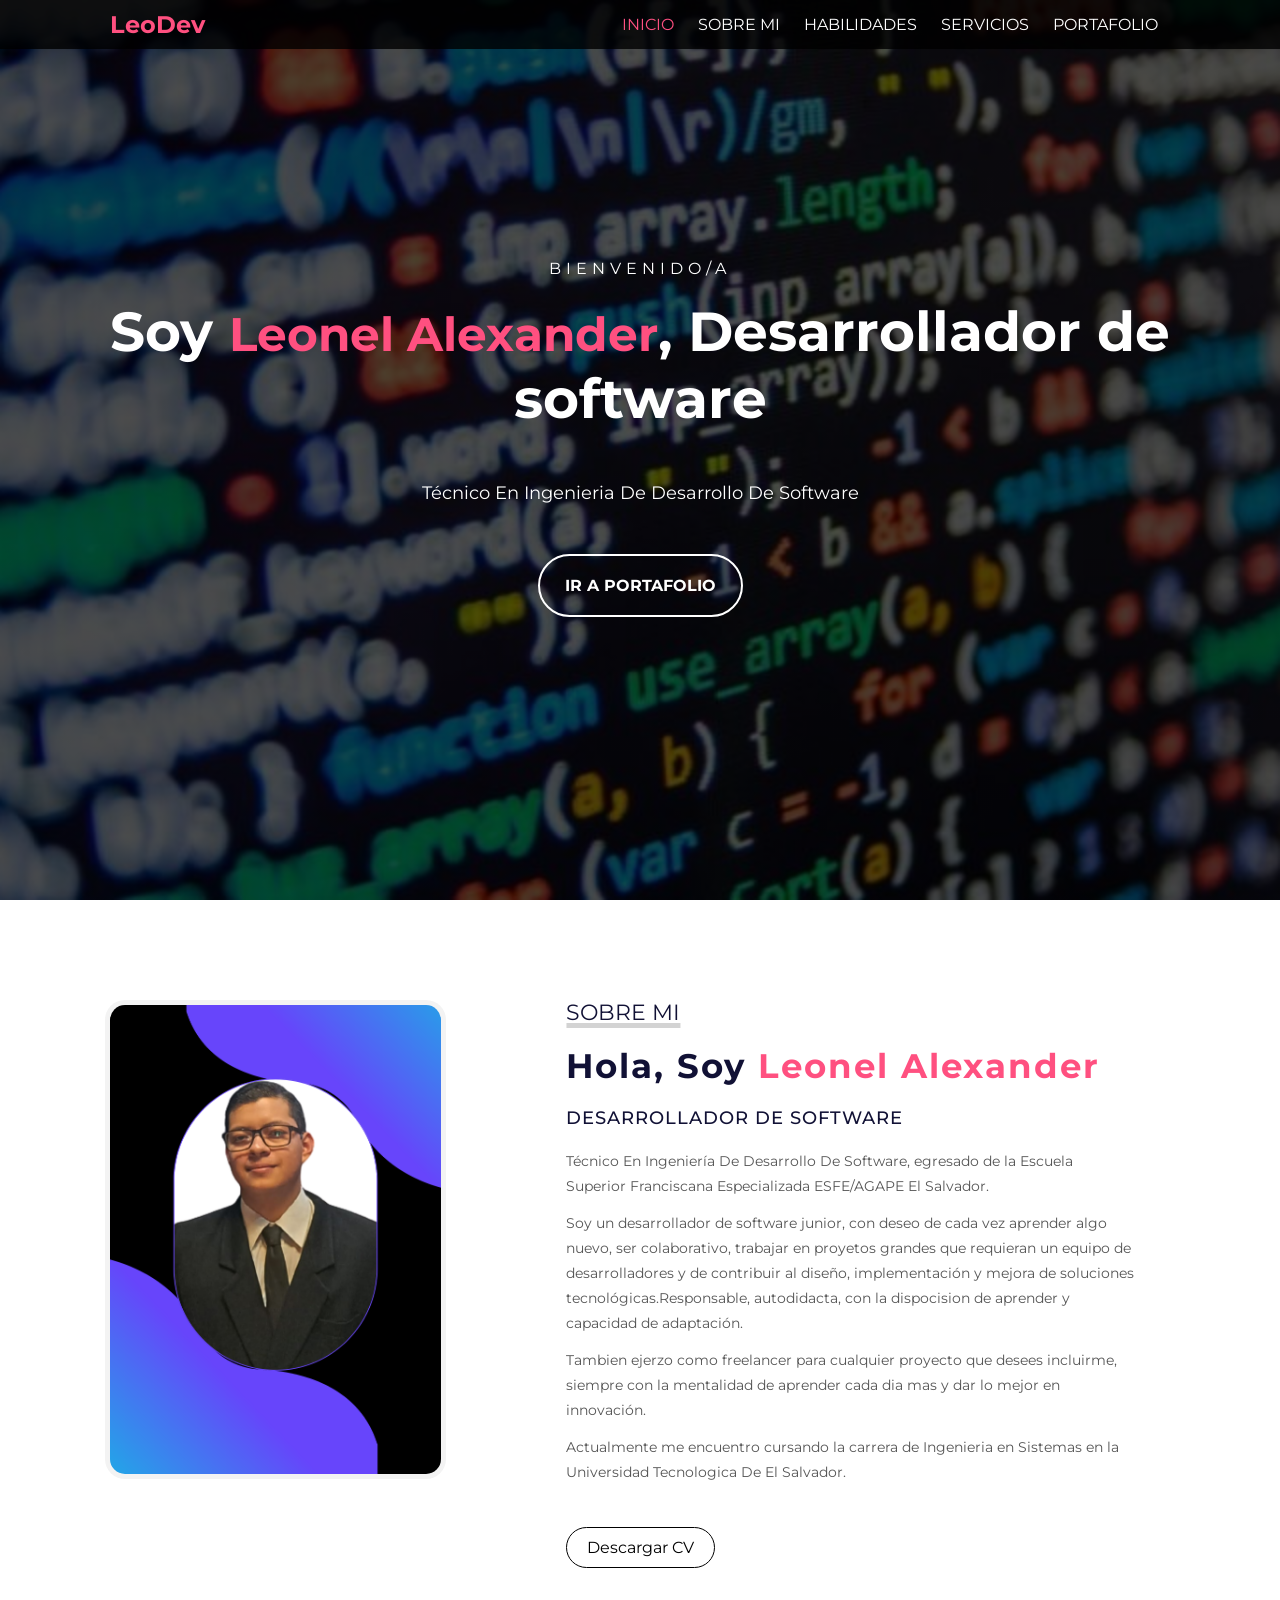
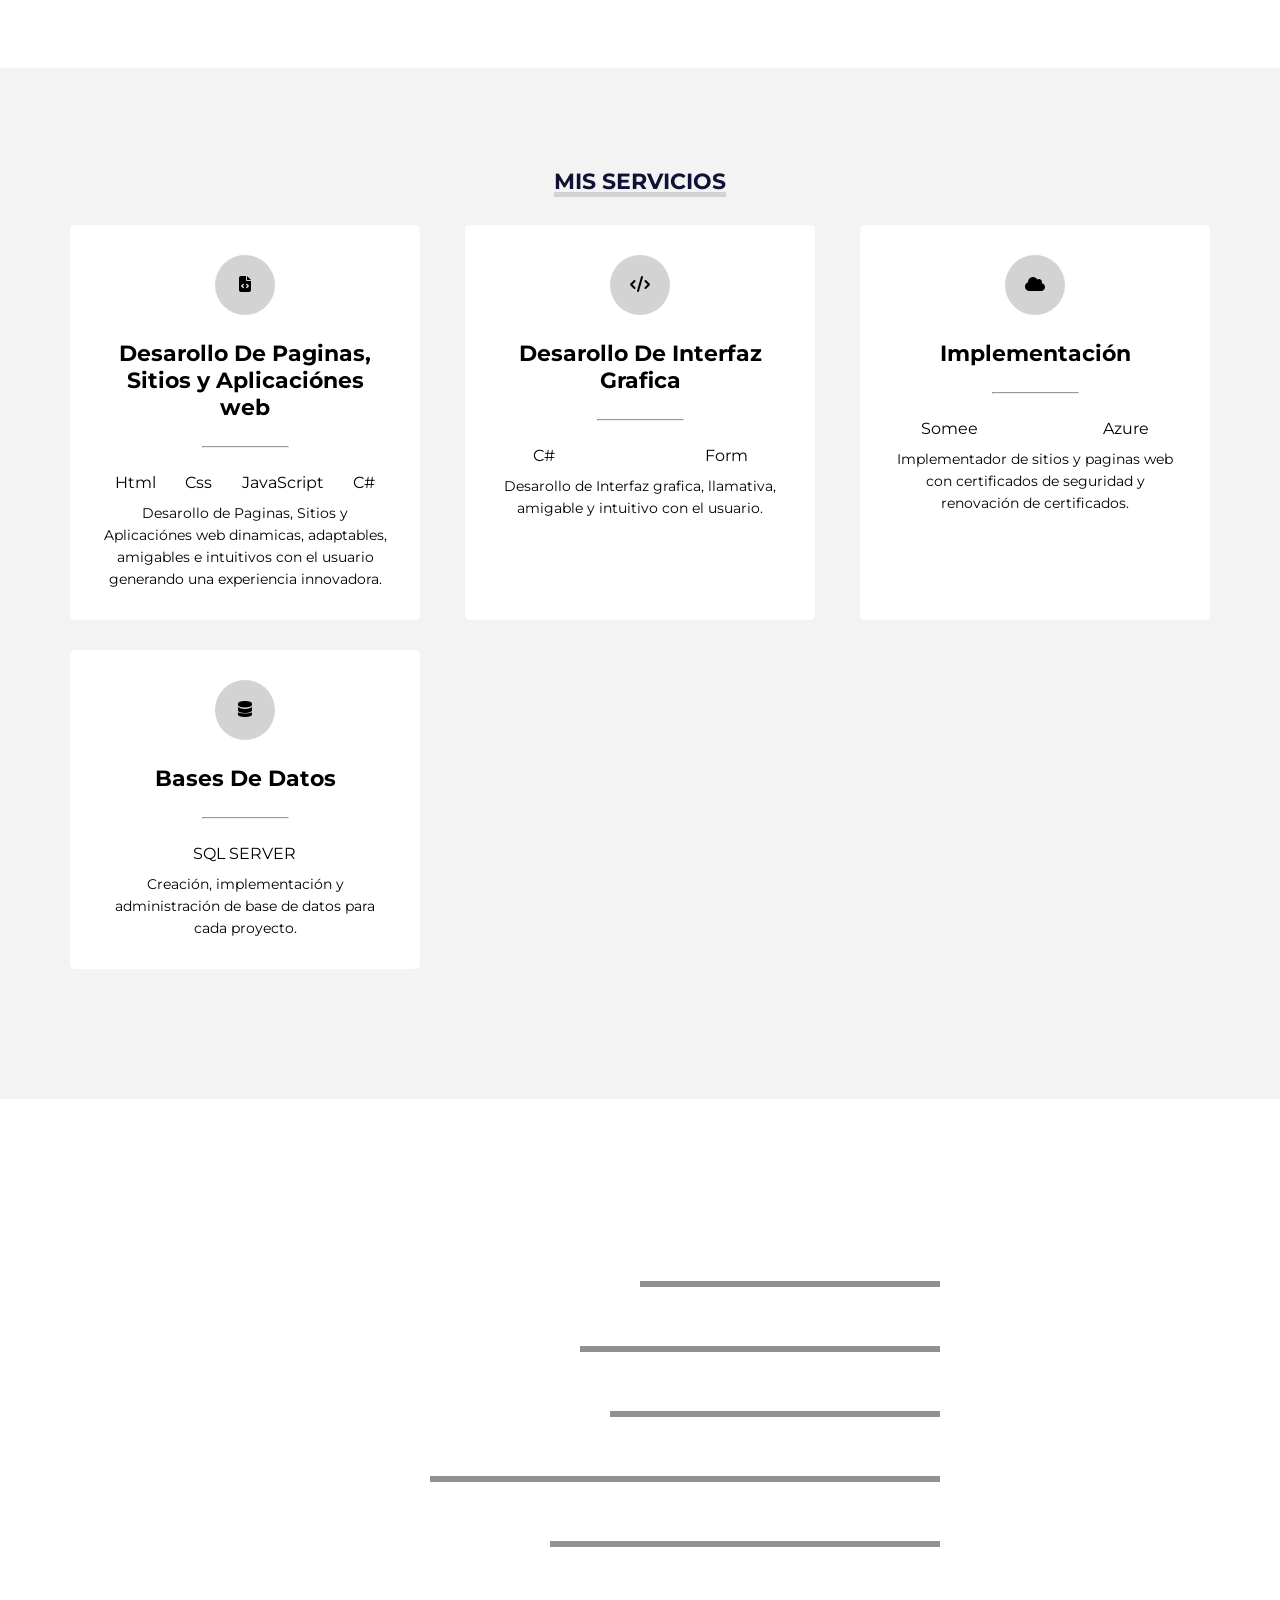
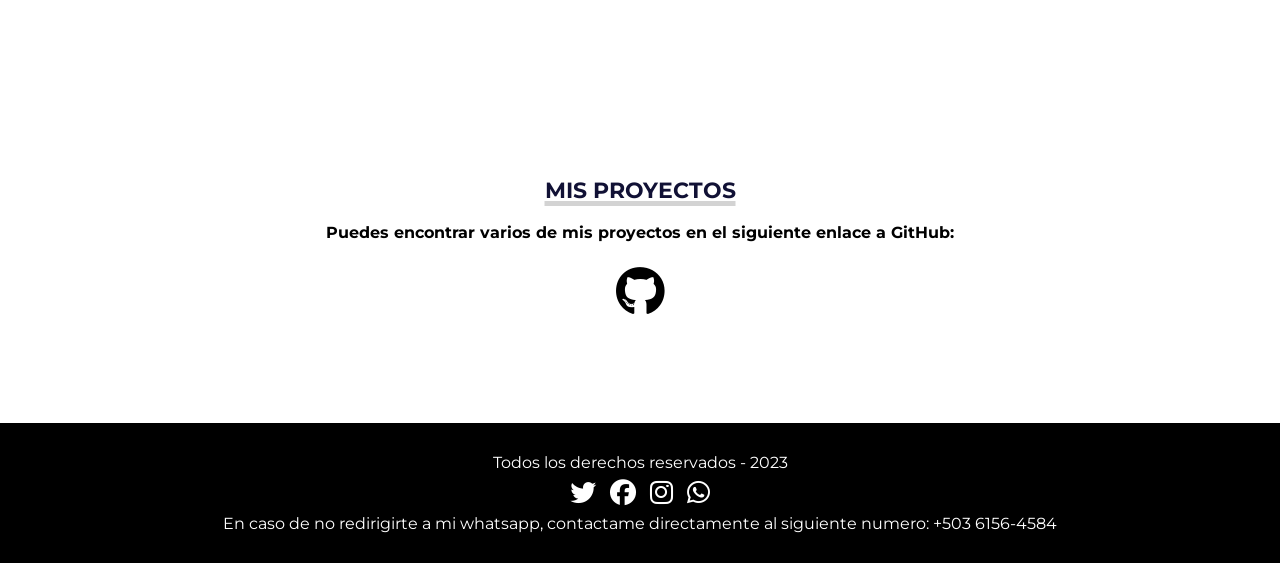
==== portafolio web/index.html @ 33d39ddf "Se añadio CV actualizado y modificación de texto de presentación" ====
<!DOCTYPE html>
<html lang="es">

<head>
    <meta charset="UTF-8">
    <meta http-equiv="X-UA-Compatible" content="IE=edge">
    <meta name="viewport" content="width=device-width, initial-scale=1.0 user-scalable=no">
    <link rel="stylesheet" href="https://cdnjs.cloudflare.com/ajax/libs/font-awesome/6.1.1/css/all.min.css" integrity="sha512-KfkfwYDsLkIlwQp6LFnl8zNdLGxu9YAA1QvwINks4PhcElQSvqcyVLLD9aMhXd13uQjoXtEKNosOWaZqXgel0g==" crossorigin="anonymous" referrerpolicy="no-referrer"
    />
    <link rel="stylesheet" href="estilo.css">
    <title>LeoDev</title>
</head>

<body>
    <!-- SECCION INICIO -->
    <section id="inicio">
        <div class="contenido">
            <header>
                <div class="contenido-header">
                    <h1>LeoDev</h1>
                    <nav id="nav" class="">
                        <ul id="links">
                            <li><a href="#inicio" class="seleccionado" onclick="seleccionar(this)">INICIO</a></li>
                            <li><a href="#sobremi" onclick="seleccionar(this)">SOBRE MI</a></li>
                            <li><a href="#skills" onclick="seleccionar(this)">HABILIDADES</a></li>
                            <li><a href="#servicios" onclick="seleccionar(this)">SERVICIOS</a></li>
                            <li><a href="#portfolio" onclick="seleccionar(this)">PORTAFOLIO</a></li>

                        </ul>
                    </nav>
                </div>
            </header>
            <div class="presentacion">
                <p class="bienvenida">Bienvenido/a</p>
                <h2>Soy <span>Leonel Alexander</span>, Desarrollador de software</h2>
                <p class="descripcion">Técnico En Ingenieria De Desarrollo De Software</p>
                <a href="#portfolio">Ir a Portafolio</a>
            </div>
        </div>
    </section>

    <!-- SECCION SOBRE MI -->
    <section id="sobremi">
        <div class="contenedor-foto">
            <img class="foto" src="img/Foto3.png" alt="">
        </div>
        <div class="sobremi">
            <p class="titulo-seccion">Sobre Mi</p>
            <h2>Hola, Soy <span>Leonel Alexander</span> </h2>
            <h3>Desarrollador De Software</h3>
            <p>Técnico En Ingeniería De Desarrollo De Software, egresado de la Escuela Superior Franciscana Especializada ESFE/AGAPE El Salvador.</p>
            <p>Soy un desarrollador de software junior, con deseo de cada vez aprender algo nuevo, ser colaborativo, trabajar en proyetos grandes que requieran un equipo de desarrolladores y de contribuir al diseño, implementación y mejora de soluciones
                tecnológicas.Responsable, autodidacta, con la dispocision de aprender y capacidad de adaptación.</p>
            <p>Tambien ejerzo como freelancer para cualquier proyecto que desees incluirme, siempre con la mentalidad de aprender cada dia mas y dar lo mejor en innovación.</p>
            <p>Actualmente me encuentro cursando la carrera de Ingenieria en Sistemas en la Universidad Tecnologica De El Salvador.</p>
            <a download="CV" href="CV.pdf">Descargar CV</a>
        </div>
    </section>

    <!-- SECCION SERVICIOS -->
    <section id="servicios">
        <h3 class="titulo-seccion">MIS SERVICIOS</h3>
        <div class="fila">
            <div class="servicio">
                <span class="icono"><i class="fa-solid fa-file-code"></i></span>
                <h4>Desarollo De Paginas, Sitios y Aplicaciónes web</h4>
                <hr>
                <ul class="servicios-tag">
                    <li>Html</li>
                    <li>Css</li>
                    <li>JavaScript</li>
                    <li>C#</li>
                </ul>
                <p>Desarollo de Paginas, Sitios y Aplicaciónes web dinamicas, adaptables, amigables e intuitivos con el usuario generando una experiencia innovadora.</p>
            </div>
            <div class="servicio">
                <span class="icono"><i class="fa-solid fa-code"></i></span>
                <h4>Desarollo De Interfaz Grafica</h4>
                <hr>
                <ul class="servicios-tag">
                    <li>C#</li>
                    <li></li>
                    <li>Form</li>
                </ul>
                <p>Desarollo de Interfaz grafica, llamativa, amigable y intuitivo con el usuario.</p>
            </div>
            <div class="servicio">
                <span class="icono"><i class="fa-solid fa-cloud"></i></span>
                <h4>Implementación</h4>
                <hr>
                <ul class="servicios-tag">
                    <li>Somee</li>
                    <li></li>
                    <li>Azure</li>
                </ul>
                <p>Implementador de sitios y paginas web con certificados de seguridad y renovación de certificados.</p>
            </div>
        </div>
        <div class="fila">
            <div class="servicio">
                <span class="icono"><i class="fa-solid fa-database"></i></span>
                <h4>Bases De Datos</h4>
                <hr>
                <ul class="servicios-tag">
                    <li></li>
                    <li>SQL SERVER</li>
                    <li></li>
                </ul>
                <p>Creación, implementación y administración de base de datos para cada proyecto.</p>
            </div>
        </div>
    </section>

    <!-- SECCION DE HABILIDADES -->
    <div class="contenedor-skills" id="skills">
        <h3>HABILIDADES </h3>
        <div class="skill">
            <div class="info">
                <p> <span class="lista"> </span>Html & Css</p>
                <span class="porcentaje">50%</span>
            </div>

            <div class="barra">
                <div class="" id="html"></div>
            </div>
        </div>
        <div class="skill">
            <div class="info">
                <p> <span class="lista"> </span>C#</p>
                <span class="porcentaje">40%</span>
            </div>

            <div class="barra">
                <div class="" id="js"></div>
            </div>
        </div>
        <div class="skill">
            <div class="info">
                <p> <span class="lista"> </span>Implementador</p>
                <span class="porcentaje">45%</span>
            </div>

            <div class="barra">
                <div class="" id="bd"></div>
            </div>
        </div>
        <div class="skill">
            <div class="info">
                <p> <span class="lista"> </span>JavaScript</p>
                <span class="porcentaje">15%</span>
            </div>

            <div class="barra">
                <div class="" id="ps"></div>
            </div>
        </div>

        <div class="skill">
            <div class="info">
                <p> <span class="lista"> </span>Bases De Datos</p>
                <span class="porcentaje">35%</span>
            </div>

            <div class="barra">
                <div class="" id="Bd"></div>
            </div>
        </div>
    </div>

    <!-- SECCION DE PORTAFOLIO -->
    <section id="portfolio">
        <h2 class="titulo-seccion">Mis Proyectos</h2><br>
        <p><b>Puedes encontrar varios de mis proyectos en el siguiente enlace a GitHub:</b></p><br>
        <div class="buttonGit">
            <a href="https://github.com/Leonel0719"><i class="fa-brands fa-github"></i></a>
        </div>
    </section>




    <!-- SECCION FOOTER (PIE DE SITIO)-->
    <footer>
        <p>Todos los derechos reservados - 2023</p>
        <div class="redes">
            <a href="https://twitter.com/DjZaxion"><i class="fa-brands fa-twitter"></i></a>
            <a href="https://www.facebook.com/leonelalexander.delcid"><i class="fa-brands fa-facebook"></i></a>
            <a href="https://www.instagram.com/dj_zaxion_official_/"><i class="fa-brands fa-instagram"></i></a>
            <a href="https://wa.me/qr/QFQH2LOKWF4IG1"><i class="fa-brands fa-whatsapp"></i></a>
        </div>

        <div>
            <p>En caso de no redirigirte a mi whatsapp, contactame directamente al siguiente numero: +503 6156-4584</p>
        </div>

    </footer>

    <script src="script.js"></script>
</body>

</html>
---- portafolio web/estilo.css ----
@import url('https://fonts.googleapis.com/css2?family=Montserrat:wght@200;300;400;500;600&display=swap');
        * {
            margin: 0;
            padding: 0;
            box-sizing: border-box;
            font-family: 'Montserrat';
        }
        
        html {
            scroll-behavior: smooth;
        }
        /* *********************/
        /* seccion I N I C I O */
        /* *********************/
        
        #inicio {
            background: linear-gradient( rgba(0, 0, 0, .7), rgba(0, 0, 0, .7)), url("img/Fondo-inicio2.jpg");
            background-size: cover;
            background-position: center center;
            height: 100vh;
        }
        
        #inicio .contenido header {
            background-color: rgba(0, 0, 0, .8);
            position: fixed;
            width: 100%;
            z-index: 100;
            top: 0;
        }
        
        #inicio .contenido header .contenido-header {
            max-width: 1100px;
            margin: auto;
            display: flex;
            justify-content: space-between;
            align-items: center;
            padding: 10px 20px;
        }
        
        #inicio .contenido header .contenido-header h1 {
            text-align: center;
            color: #ff5080;
        }
        
        #inicio .contenido header .contenido-header nav ul {
            list-style: none;
            display: flex;
            align-items: center;
        }
        
        #inicio .contenido header .contenido-header nav ul li a {
            text-decoration: none;
            color: #fff;
            margin: 0 12px;
            font-weight: 400;
            transition: .5s;
        }
        
        #inicio .contenido header .contenido-header nav ul li a:hover {
            color: #ff5080;
        }
        
        #inicio .contenido header .contenido-header .redes a {
            text-decoration: none;
            color: #fff;
            display: inline-block;
            margin-left: 10px;
            transition: .5s;
        }
        
        #inicio .contenido header .contenido-header .redes a:hover {
            color: #ff5080;
        }
        
        #inicio .contenido header .contenido-header .seleccionado {
            color: #ff5080;
        }
        
        #inicio .contenido .presentacion {
            max-width: 1100px;
            height: 100vh;
            margin: auto;
            color: #fff;
            display: flex;
            flex-direction: column;
            align-items: center;
            justify-content: center;
        }
        
        #inicio .contenido .presentacion .bienvenida {
            font-size: 16px;
            margin-bottom: 20px;
            text-transform: uppercase;
            letter-spacing: 5px;
        }
        
        #inicio .contenido .presentacion h2 {
            font-size: 55px;
            margin-bottom: 25px;
            text-align: center;
        }
        
        #inicio .contenido .presentacion h2 span {
            font-size: 47px;
            color: #ff5080;
        }
        
        #inicio .contenido .presentacion .descripcion {
            max-width: 700px;
            margin: 25px auto;
            font-size: 18px;
            text-align: center;
        }
        
        #inicio .contenido .presentacion a {
            text-decoration: none;
            display: inline-block;
            margin: 25px;
            padding: 20px 25px;
            border: 2px solid #fff;
            border-radius: 50px;
            color: #fff;
            font-weight: bold;
            text-transform: uppercase;
            transition: .5s;
        }
        
        #inicio .contenido .presentacion a:hover {
            background-color: #ff5080;
        }
        
        #icono-nav {
            color: #fff;
            display: none;
        }
        /* *********************/
        /* seccion S O B R E  M I */
        /* *********************/
        
        #sobremi {
            max-width: 1100px;
            margin: auto;
            padding: 100px 15px;
            color: #111135;
            display: flex;
        }
        
        #sobremi .contenedor-foto {
            max-width: 400px;
            margin-right: 80px;
        }
        
        #sobremi .contenedor-foto img {
            padding: 5px;
            width: 100%;
            border-radius: 20px;
            background-color: #f3f3f3;
        }
        
        #sobremi .sobremi {
            margin: 0 40px;
        }
        
        #sobremi .sobremi .titulo-seccion {
            font-size: 22px;
            text-transform: uppercase;
            color: #111135;
            text-decoration: underline;
            text-decoration-color: #d3d3d3;
            text-decoration-thickness: 5px;
        }
        
        #sobremi .sobremi h2 {
            font-size: 34px;
            font-weight: bold;
            margin: 20px 0;
            letter-spacing: 2px;
        }
        
        #sobremi .sobremi h2 span {
            color: #ff5080;
        }
        
        #sobremi .sobremi h3 {
            font-size: 18px;
            font-weight: 500;
            text-transform: uppercase;
            margin-bottom: 20px;
            letter-spacing: 1px;
        }
        
        #sobremi .sobremi p {
            font-size: 14px;
            line-height: 25px;
            color: #565656;
            margin-bottom: 12px;
        }
        
        #sobremi .sobremi a {
            display: inline-block;
            text-decoration: none;
            color: #000;
            border-radius: 30px;
            border: 1px solid #000;
            padding: 10px 20px;
            margin-top: 30px;
            transition: .5s;
        }
        
        #sobremi .sobremi a:hover {
            background-color: #ff5080;
            color: #fff;
        }
        /* *********************/
        /* seccion S E R V I C I O S */
        /* *********************/
        
        #servicios {
            padding: 100px 15px;
            text-align: center;
            background-color: #f3f3f3;
        }
        
        #servicios .titulo-seccion {
            text-align: center;
            font-size: 22px;
            text-transform: uppercase;
            color: #111135;
            text-decoration: underline;
            text-decoration-color: #d3d3d3;
            text-decoration-thickness: 5px;
        }
        
        #servicios .fila {
            display: flex;
            justify-content: space-between;
            max-width: 1150px;
            margin: 30px auto;
        }
        
        #servicios .fila .servicio {
            max-width: 350px;
            background-color: #fff;
            padding: 30px;
            margin: 0 5px;
            border-radius: 5px;
            transition: .5s;
        }
        
        #servicios .fila .servicio:hover {
            box-shadow: 5px 5px 10px #565656, -5px -5px 10px #8a8a8a;
        }
        
        #servicios .fila .servicio .icono {
            display: inline-block;
            width: 60px;
            height: 60px;
            border-radius: 50%;
            background-color: #d3d3d3;
            padding: 20px;
            margin-bottom: 25px;
        }
        
        #servicios .fila .servicio h4 {
            font-size: 22px;
            margin-bottom: 25px;
        }
        
        #servicios .fila .servicio hr {
            width: 30%;
            margin: auto;
            color: #000;
            margin-bottom: 25px;
        }
        
        #servicios .fila .servicio ul {
            list-style: none;
            display: flex;
            justify-content: space-around;
            margin-bottom: 10px;
        }
        
        #servicios .fila .servicio p {
            font-size: 14px;
            line-height: 22px;
        }
        /* *********************/
        /* seccion S K I L L S */
        /* *********************/
        
        .contenedor-skills {
            background: linear-gradient( #eb5a5acc, rgba(33, 16, 16, 0.8)), url("img/fondo-skills.jpg");
            background-attachment: fixed;
            background-repeat: no-repeat;
            background-size: cover;
            color: #fff;
            background-position: center center;
            padding: 100px 0;
            text-align: center;
        }
        
        .contenedor-skills .skill {
            max-width: 600px;
            margin: 30px auto;
        }
        
        .contenedor-skills .skill .info {
            display: flex;
            justify-content: space-between;
        }
        
        .contenedor-skills .skill .lista {
            display: inline-block;
            margin-right: 20px;
            height: 10px;
            width: 10px;
            background-color: #fff;
        }
        
        .contenedor-skills .skill .barra {
            background-color: #919191;
            width: 100%;
            height: 6px;
            margin: 10px 0px;
        }
        
        .contenedor-skills .skill .barra .barra-progreso1 {
            background-color: #fff;
            width: 95%;
            height: 6px;
            animation: progreso1 2s forwards;
        }
        
        .contenedor-skills .skill .barra .barra-progreso2 {
            background-color: #fff;
            width: 90%;
            height: 6px;
            animation: progreso2 2s forwards;
        }
        
        .contenedor-skills .skill .barra .barra-progreso3 {
            background-color: #fff;
            width: 90%;
            height: 6px;
            animation: progreso3 2s forwards;
        }
        
        .contenedor-skills .skill .barra .barra-progreso4 {
            background-color: #fff;
            width: 85%;
            height: 6px;
            animation: progreso4 2s forwards;
        }
        
        .contenedor-skills .skill .barra .barra-progreso5 {
            background-color: #fff;
            width: 40%;
            height: 6px;
            animation: progreso5 2s forwards;
        }
        
        @keyframes progreso1 {
            0% {
                width: 0;
            }
            100% {
                width: 50%;
            }
        }
        
        @keyframes progreso2 {
            0% {
                width: 0;
            }
            100% {
                width: 40%;
            }
        }
        
        @keyframes progreso3 {
            0% {
                width: 0;
            }
            100% {
                width: 45%;
            }
        }
        
        @keyframes progreso4 {
            0% {
                width: 0;
            }
            100% {
                width: 15%;
            }
        }
        
        @keyframes progreso5 {
            0% {
                width: 0;
            }
            100% {
                width: 35%;
            }
        }
        /*---------------------------*/
        /* seccion P O R T F O L I O */
        
        #portfolio {
            max-width: 1100px;
            padding: 100px 0;
            margin: auto;
        }
        
        #portfolio .titulo-seccion {
            text-align: center;
            font-size: 22px;
            text-transform: uppercase;
            color: #111135;
            text-decoration: underline;
            text-decoration-color: #d3d3d3;
            text-decoration-thickness: 5px;
        }
        
        #portfolio p {
            text-align: center;
        }
        
        #portfolio .buttonGit {
            text-align: center;
            text-decoration: none;
            font-size: 50px;
        }
        
        #portfolio .fa-github {
            background-color: #ffffff;
            color: #000;
            margin: 5px;
            border-radius: 85%;
            display: inline-block;
            justify-content: space-between;
            transition: .5s;
        }
        
        #portfolio .fa-github:hover {
            box-shadow: 5px 5px 10px #565656, -5px -5px 10px #8a8a8a;
        }
        /*-----------------------*/
        /* seccion F O O T E R */
        
        footer {
            background-color: #000;
            color: #fff;
            text-align: center;
            padding: 30px 0;
        }
        
        footer a {
            text-decoration: none;
            color: #fff;
            display: inline-block;
            margin: 5px;
            font-size: 26px;
            border-radius: 85%;
        }
        
        footer a:hover {
            box-shadow: 5px 5px 10px #fd7878, -5px -5px 10px #fd7878;
        }
        /* *---------------------------*/
        /* seccion R E S P O N S I V E */
        
        @media screen and (max-width: 800px) {
            .redes {
                display: none;
            }
            nav {
                display: none;
            }
            nav.responsive {
                display: block;
                background-color: rgba(0, 0, 0, .8);
                width: 100%;
                position: absolute;
                top: 48px;
                left: 0;
                padding: 10px 0;
            }
            nav.responsive ul {
                display: block !important;
                text-align: center;
            }
            nav.responsive ul li {
                margin: 5px 0;
            }
            #icono-nav {
                display: block;
            }
            #inicio .contenido .presentacion h2 {
                font-size: 40px;
            }
            /* seccion SOBRE MI */
            #sobremi {
                padding: 50px 0;
                display: block;
            }
            #sobremi .contenedor-foto {
                max-width: 200px;
                margin: auto;
            }
            #sobremi .contenedor-foto img {
                padding: 8px;
            }
            #sobremi .sobremi .titulo-seccion {
                text-align: center;
            }
            #sobremi .sobremi h2 {
                font-size: 25px;
                text-align: center;
            }
            /* seccion MIS SERVICIOS */
            #servicios {
                padding: 50px 15px;
            }
            #servicios .fila {
                display: block;
            }
            #servicios .fila .servicio {
                margin: 10px auto;
            }
            /* seccion HABLIDADES MI */
            .contenedor-skills {
                padding: 50px 20px;
            }
            /* seccion PORTFOLIO */
            #portfolio {
                padding: 50px 0;
            }
            #portfolio .fila {
                display: block;
            }
            #portfolio .fila .proyecto {
                margin: 10px auto;
            }
            /* seccion CONTACTO */
            #contacto {
                padding: 50px 15px;
            }
            #contacto .contenedor-form .mitad {
                margin-bottom: 15px;
                display: block;
            }
            #contacto .contenedor-form .mitad input {
                width: 100%;
                margin-bottom: 15px;
            }
        }
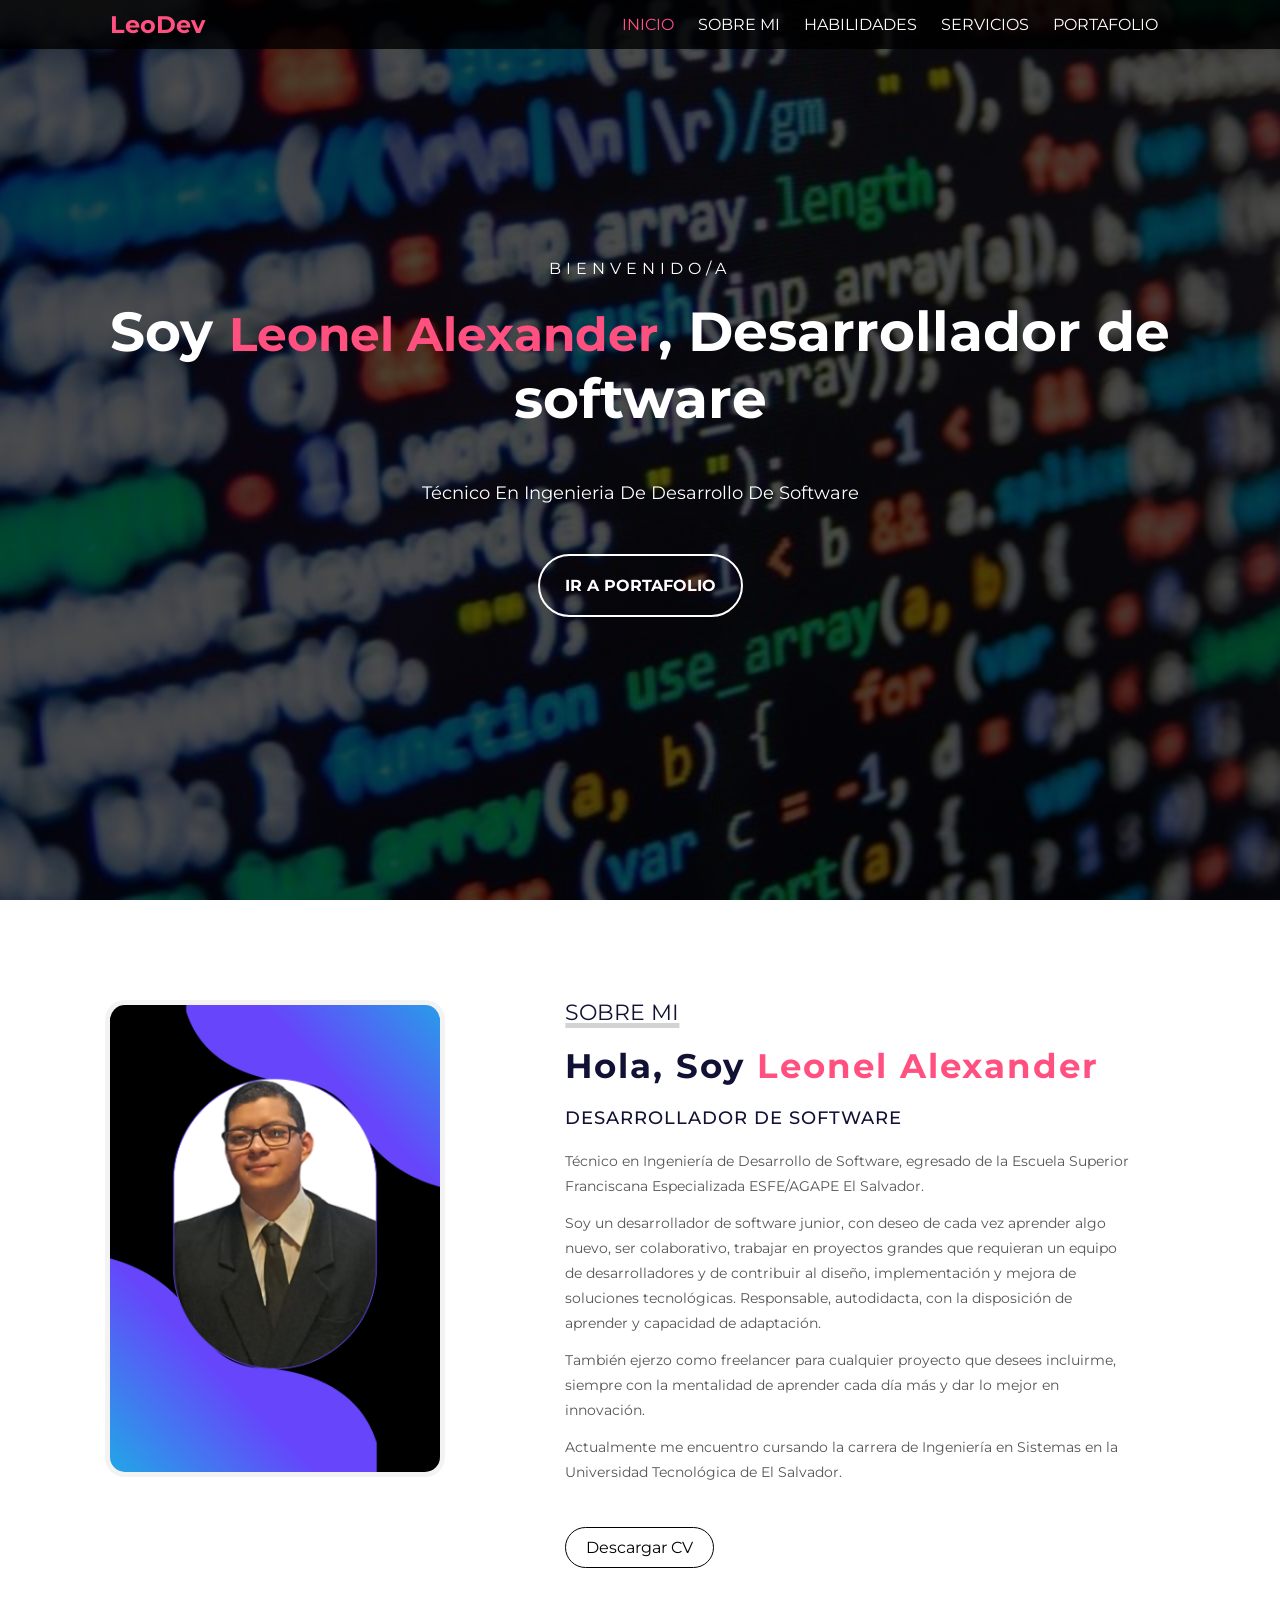
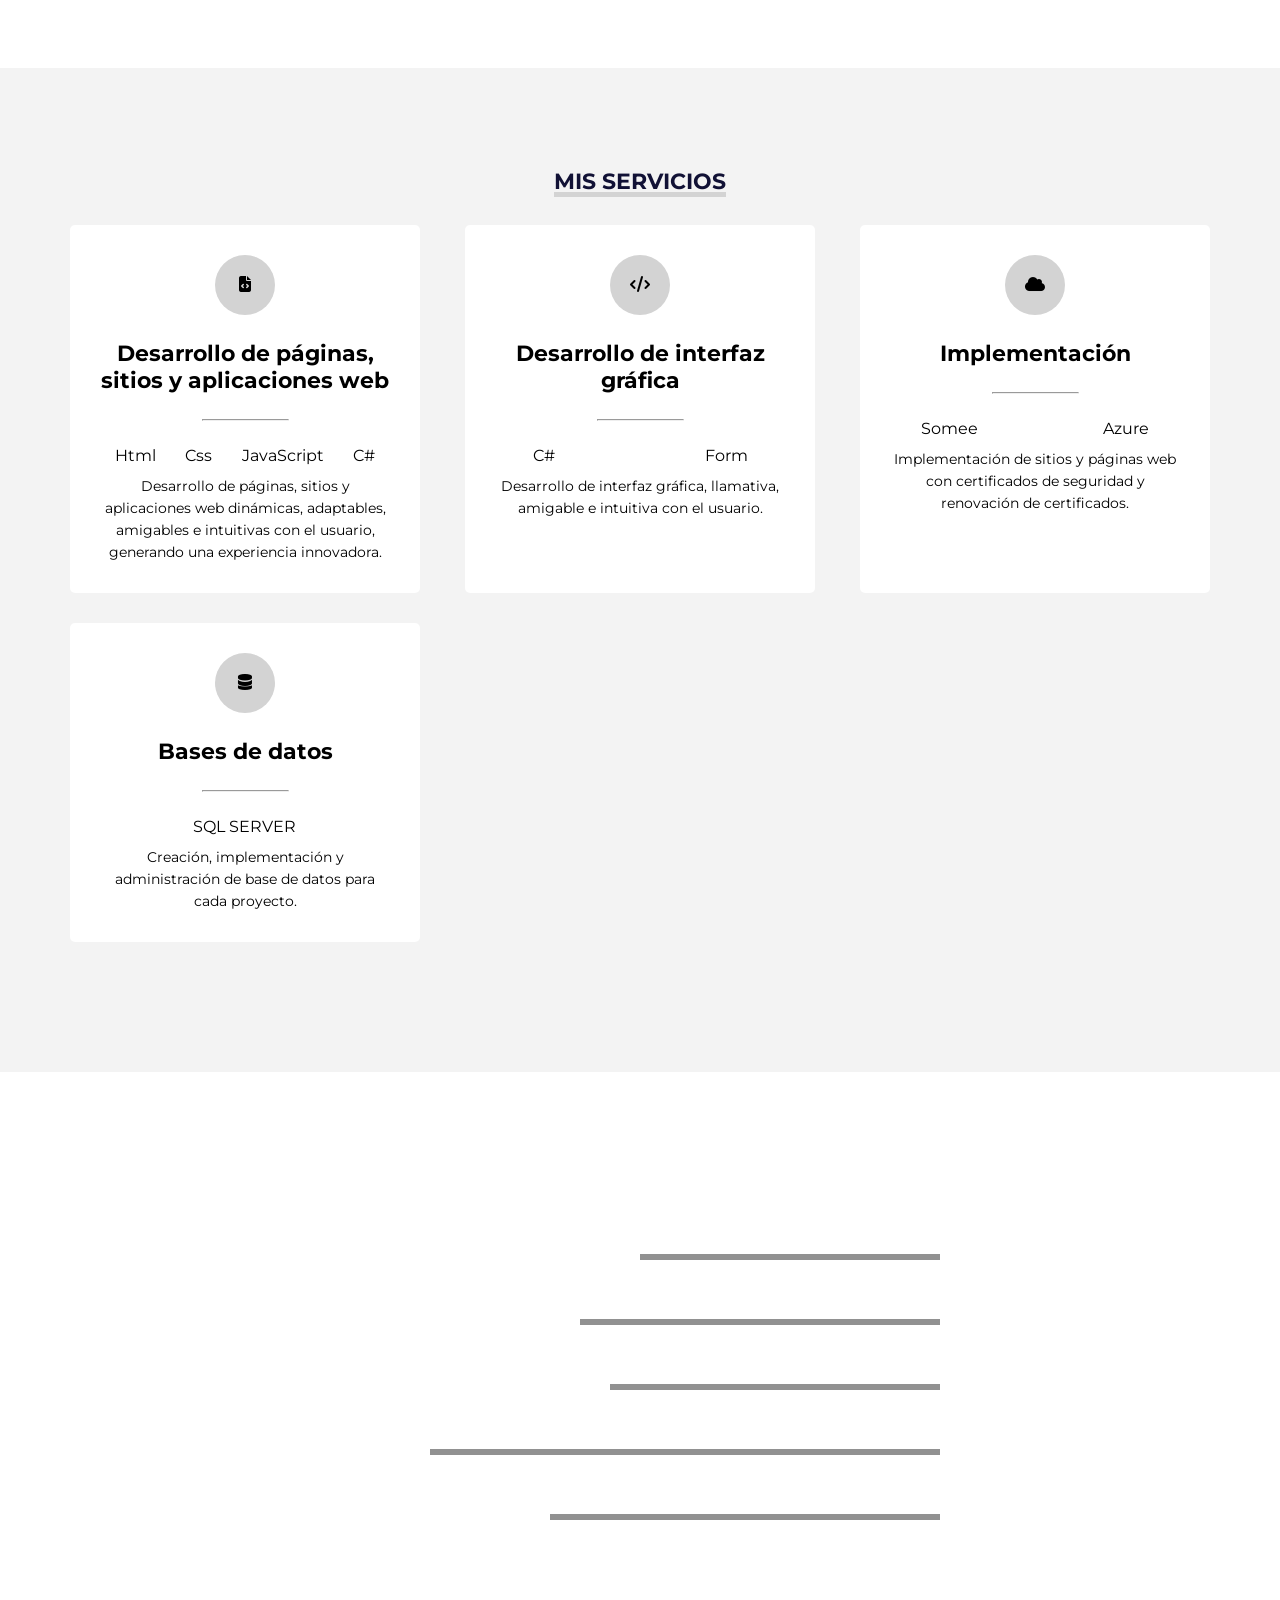
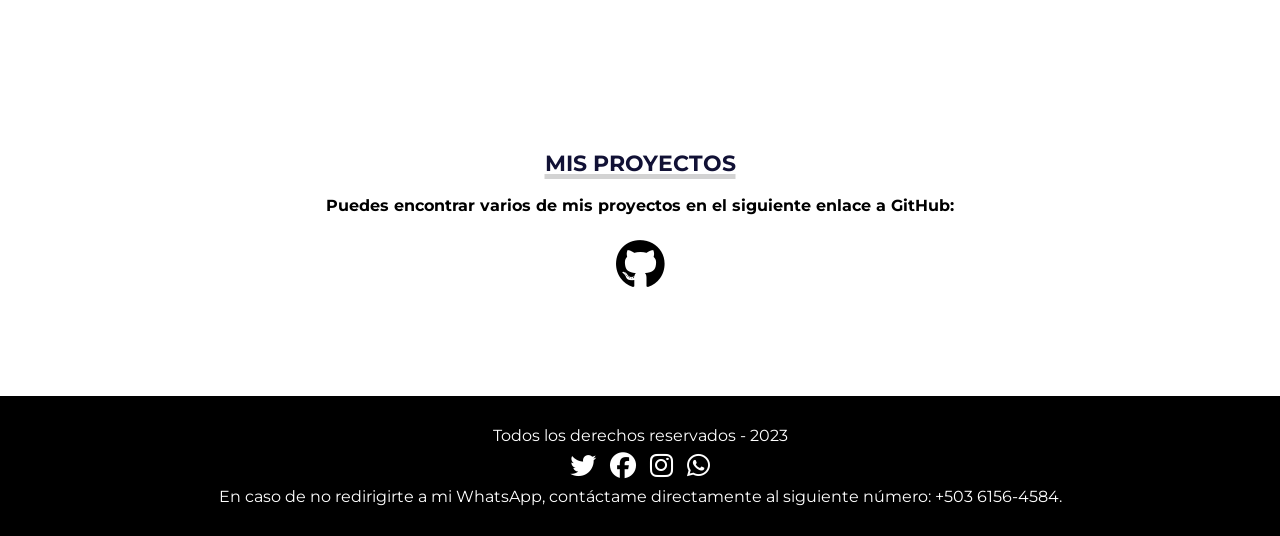
==== commit 78138af5: "Se modificaron errores de ortografia" ====
--- a/portafolio web/index.html
+++ b/portafolio web/index.html
@@ -48,11 +48,11 @@
             <p class="titulo-seccion">Sobre Mi</p>
             <h2>Hola, Soy <span>Leonel Alexander</span> </h2>
             <h3>Desarrollador De Software</h3>
-            <p>Técnico En Ingeniería De Desarrollo De Software, egresado de la Escuela Superior Franciscana Especializada ESFE/AGAPE El Salvador.</p>
-            <p>Soy un desarrollador de software junior, con deseo de cada vez aprender algo nuevo, ser colaborativo, trabajar en proyetos grandes que requieran un equipo de desarrolladores y de contribuir al diseño, implementación y mejora de soluciones
-                tecnológicas.Responsable, autodidacta, con la dispocision de aprender y capacidad de adaptación.</p>
-            <p>Tambien ejerzo como freelancer para cualquier proyecto que desees incluirme, siempre con la mentalidad de aprender cada dia mas y dar lo mejor en innovación.</p>
-            <p>Actualmente me encuentro cursando la carrera de Ingenieria en Sistemas en la Universidad Tecnologica De El Salvador.</p>
+            <p>Técnico en Ingeniería de Desarrollo de Software, egresado de la Escuela Superior Franciscana Especializada ESFE/AGAPE El Salvador.</p>
+            <p>Soy un desarrollador de software junior, con deseo de cada vez aprender algo nuevo, ser colaborativo, trabajar en proyectos grandes que requieran un equipo de desarrolladores y de contribuir al diseño, implementación y mejora de soluciones
+                tecnológicas. Responsable, autodidacta, con la disposición de aprender y capacidad de adaptación.</p>
+            <p>También ejerzo como freelancer para cualquier proyecto que desees incluirme, siempre con la mentalidad de aprender cada día más y dar lo mejor en innovación.</p>
+            <p>Actualmente me encuentro cursando la carrera de Ingeniería en Sistemas en la Universidad Tecnológica de El Salvador.</p>
             <a download="CV" href="CV.pdf">Descargar CV</a>
         </div>
     </section>
@@ -63,7 +63,7 @@
         <div class="fila">
             <div class="servicio">
                 <span class="icono"><i class="fa-solid fa-file-code"></i></span>
-                <h4>Desarollo De Paginas, Sitios y Aplicaciónes web</h4>
+                <h4>Desarrollo de páginas, sitios y aplicaciones web</h4>
                 <hr>
                 <ul class="servicios-tag">
                     <li>Html</li>
@@ -71,18 +71,18 @@
                     <li>JavaScript</li>
                     <li>C#</li>
                 </ul>
-                <p>Desarollo de Paginas, Sitios y Aplicaciónes web dinamicas, adaptables, amigables e intuitivos con el usuario generando una experiencia innovadora.</p>
+                <p>Desarrollo de páginas, sitios y aplicaciones web dinámicas, adaptables, amigables e intuitivas con el usuario, generando una experiencia innovadora.</p>
             </div>
             <div class="servicio">
                 <span class="icono"><i class="fa-solid fa-code"></i></span>
-                <h4>Desarollo De Interfaz Grafica</h4>
+                <h4>Desarrollo de interfaz gráfica</h4>
                 <hr>
                 <ul class="servicios-tag">
                     <li>C#</li>
                     <li></li>
                     <li>Form</li>
                 </ul>
-                <p>Desarollo de Interfaz grafica, llamativa, amigable y intuitivo con el usuario.</p>
+                <p>Desarrollo de interfaz gráfica, llamativa, amigable e intuitiva con el usuario.</p>
             </div>
             <div class="servicio">
                 <span class="icono"><i class="fa-solid fa-cloud"></i></span>
@@ -93,13 +93,13 @@
                     <li></li>
                     <li>Azure</li>
                 </ul>
-                <p>Implementador de sitios y paginas web con certificados de seguridad y renovación de certificados.</p>
+                <p>Implementación de sitios y páginas web con certificados de seguridad y renovación de certificados.</p>
             </div>
         </div>
         <div class="fila">
             <div class="servicio">
                 <span class="icono"><i class="fa-solid fa-database"></i></span>
-                <h4>Bases De Datos</h4>
+                <h4>Bases de datos</h4>
                 <hr>
                 <ul class="servicios-tag">
                     <li></li>
@@ -136,7 +136,7 @@
         </div>
         <div class="skill">
             <div class="info">
-                <p> <span class="lista"> </span>Implementador</p>
+                <p> <span class="lista"> </span>Implementación</p>
                 <span class="porcentaje">45%</span>
             </div>
 
@@ -157,7 +157,7 @@
 
         <div class="skill">
             <div class="info">
-                <p> <span class="lista"> </span>Bases De Datos</p>
+                <p> <span class="lista"> </span>Base de datos </p>
                 <span class="porcentaje">35%</span>
             </div>
 
@@ -190,7 +190,7 @@
         </div>
 
         <div>
-            <p>En caso de no redirigirte a mi whatsapp, contactame directamente al siguiente numero: +503 6156-4584</p>
+            <p>En caso de no redirigirte a mi WhatsApp, contáctame directamente al siguiente número: +503 6156-4584.</p>
         </div>
 
     </footer>
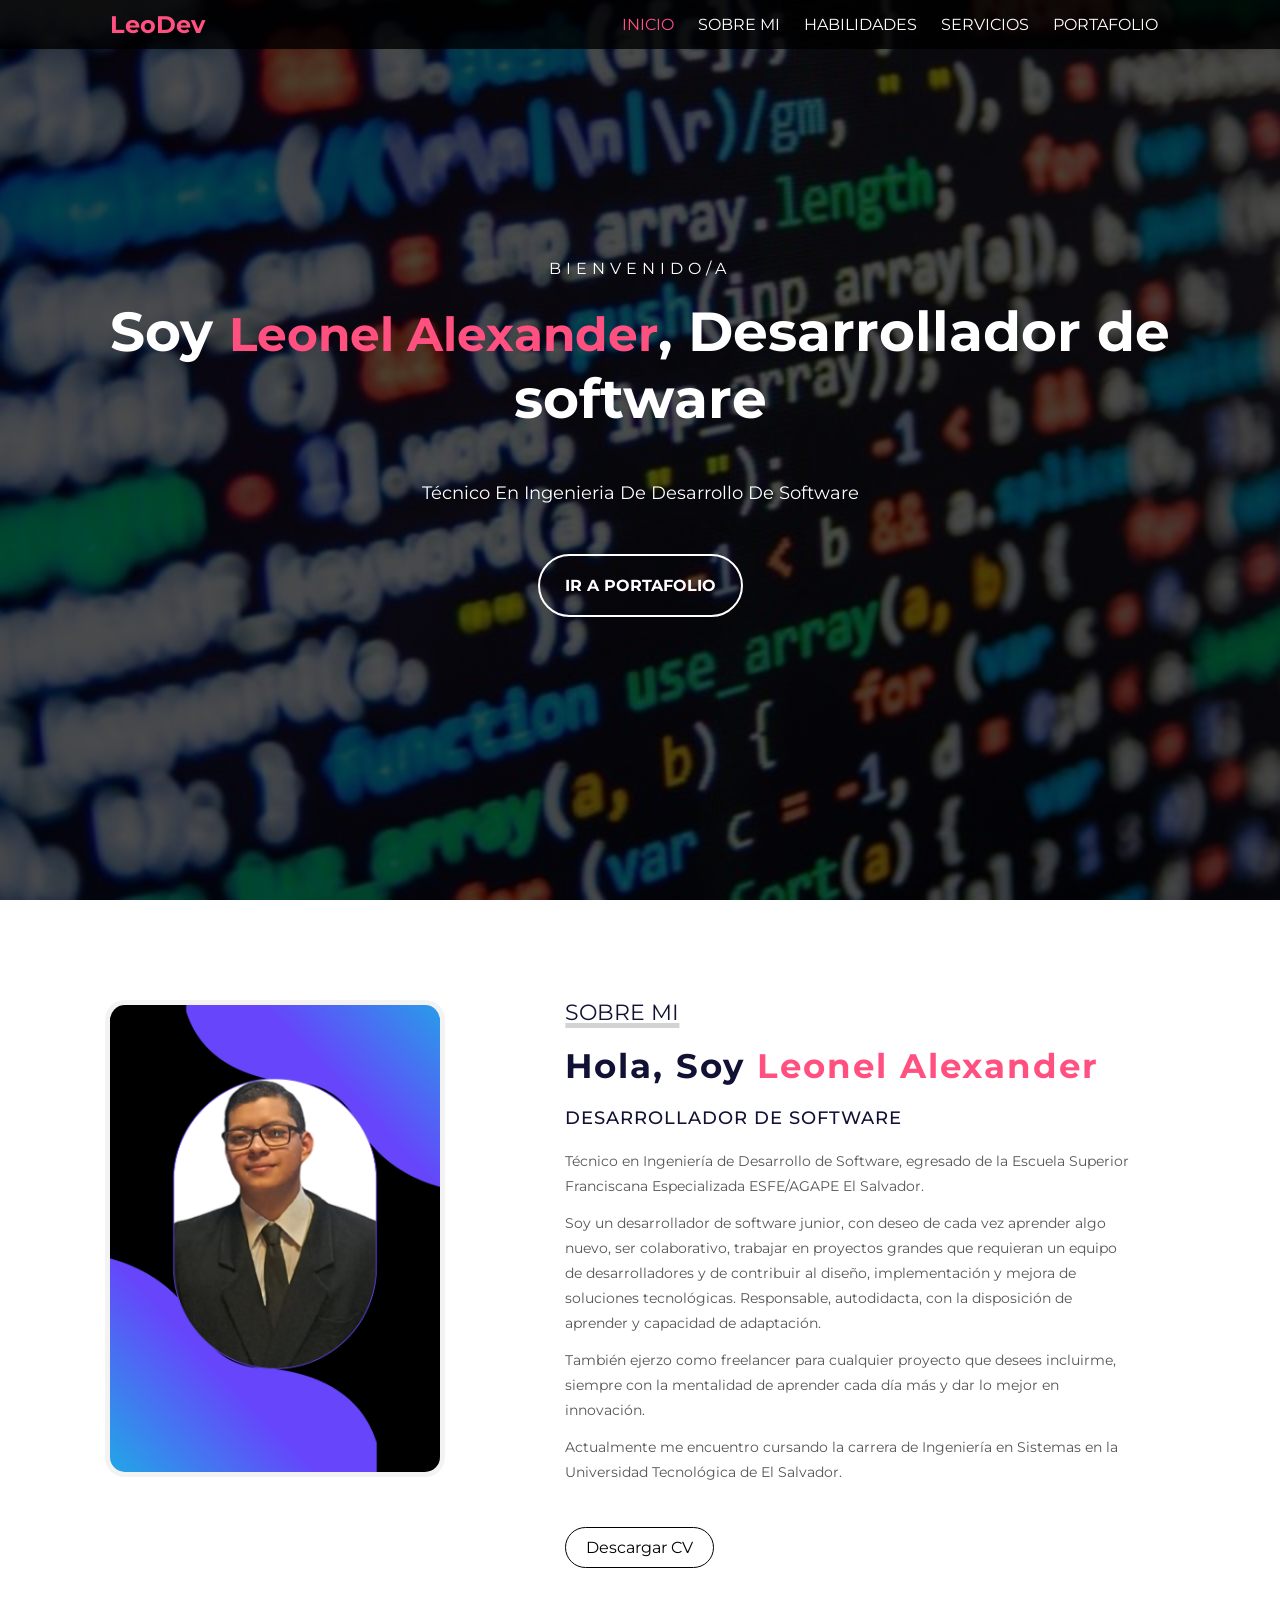
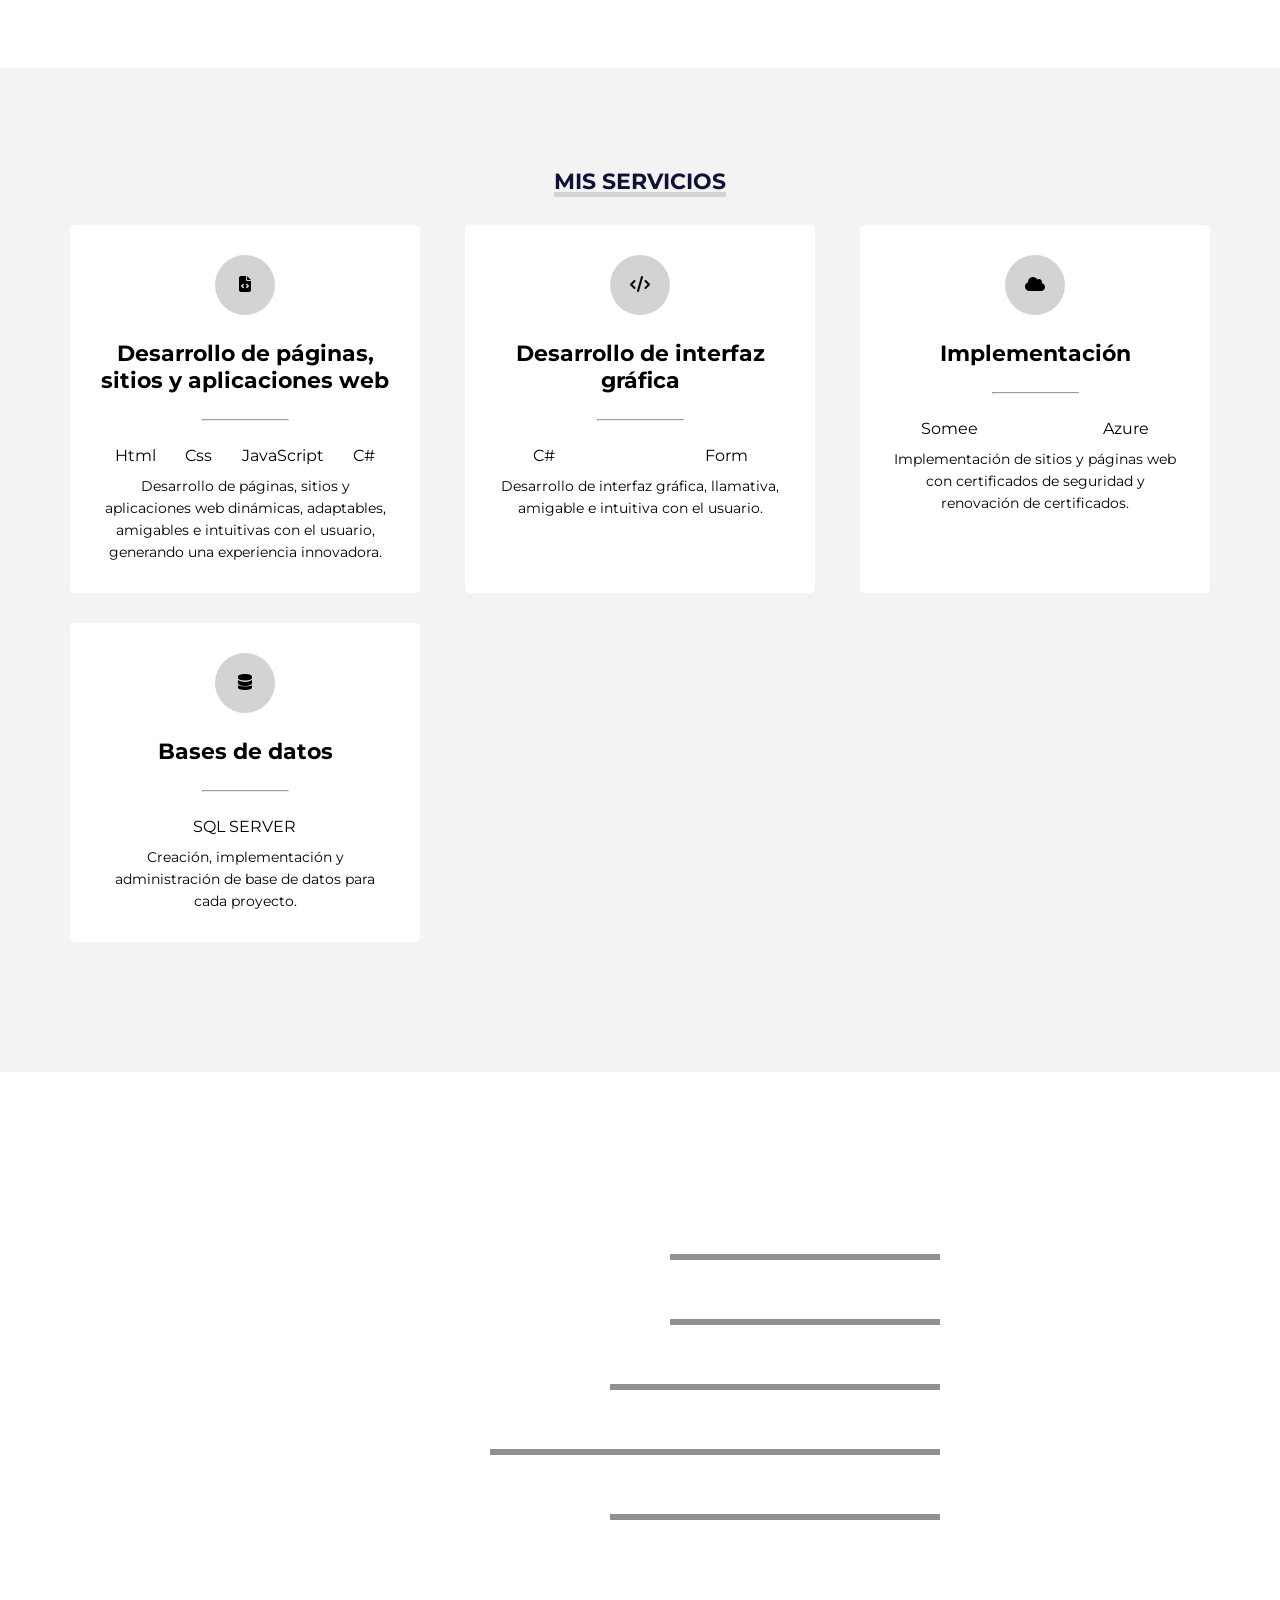
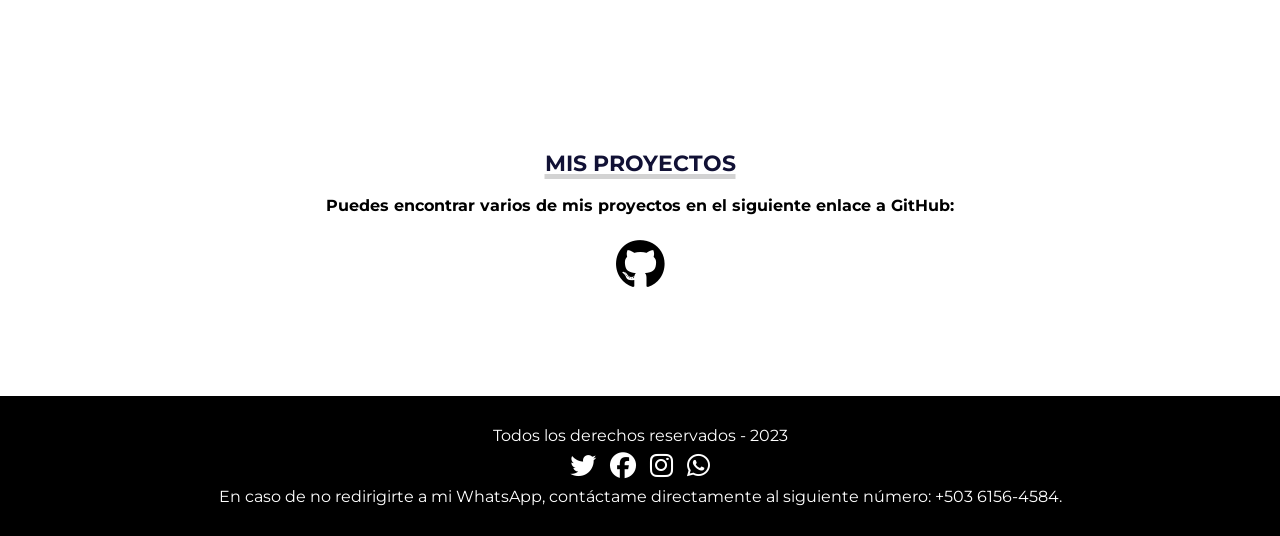
==== commit f9f1ba74: "Se modifico los archivos Index y Estilos en la parte de Habilidades" ====
--- a/portafolio web/index.html
+++ b/portafolio web/index.html
@@ -117,7 +117,7 @@
         <div class="skill">
             <div class="info">
                 <p> <span class="lista"> </span>Html & Css</p>
-                <span class="porcentaje">50%</span>
+                <span class="porcentaje">55%</span>
             </div>
 
             <div class="barra">
@@ -127,7 +127,7 @@
         <div class="skill">
             <div class="info">
                 <p> <span class="lista"> </span>C#</p>
-                <span class="porcentaje">40%</span>
+                <span class="porcentaje">55%</span>
             </div>
 
             <div class="barra">
@@ -147,7 +147,7 @@
         <div class="skill">
             <div class="info">
                 <p> <span class="lista"> </span>JavaScript</p>
-                <span class="porcentaje">15%</span>
+                <span class="porcentaje">25%</span>
             </div>
 
             <div class="barra">
@@ -158,7 +158,7 @@
         <div class="skill">
             <div class="info">
                 <p> <span class="lista"> </span>Base de datos </p>
-                <span class="porcentaje">35%</span>
+                <span class="porcentaje">45%</span>
             </div>
 
             <div class="barra">
--- a/portafolio web/estilo.css
+++ b/portafolio web/estilo.css
@@ -364,7 +364,7 @@
                 width: 0;
             }
             100% {
-                width: 50%;
+                width: 55%;
             }
         }
         
@@ -373,7 +373,7 @@
                 width: 0;
             }
             100% {
-                width: 40%;
+                width: 55%;
             }
         }
         
@@ -391,7 +391,7 @@
                 width: 0;
             }
             100% {
-                width: 15%;
+                width: 25%;
             }
         }
         
@@ -400,7 +400,7 @@
                 width: 0;
             }
             100% {
-                width: 35%;
+                width: 45%;
             }
         }
         /*---------------------------*/
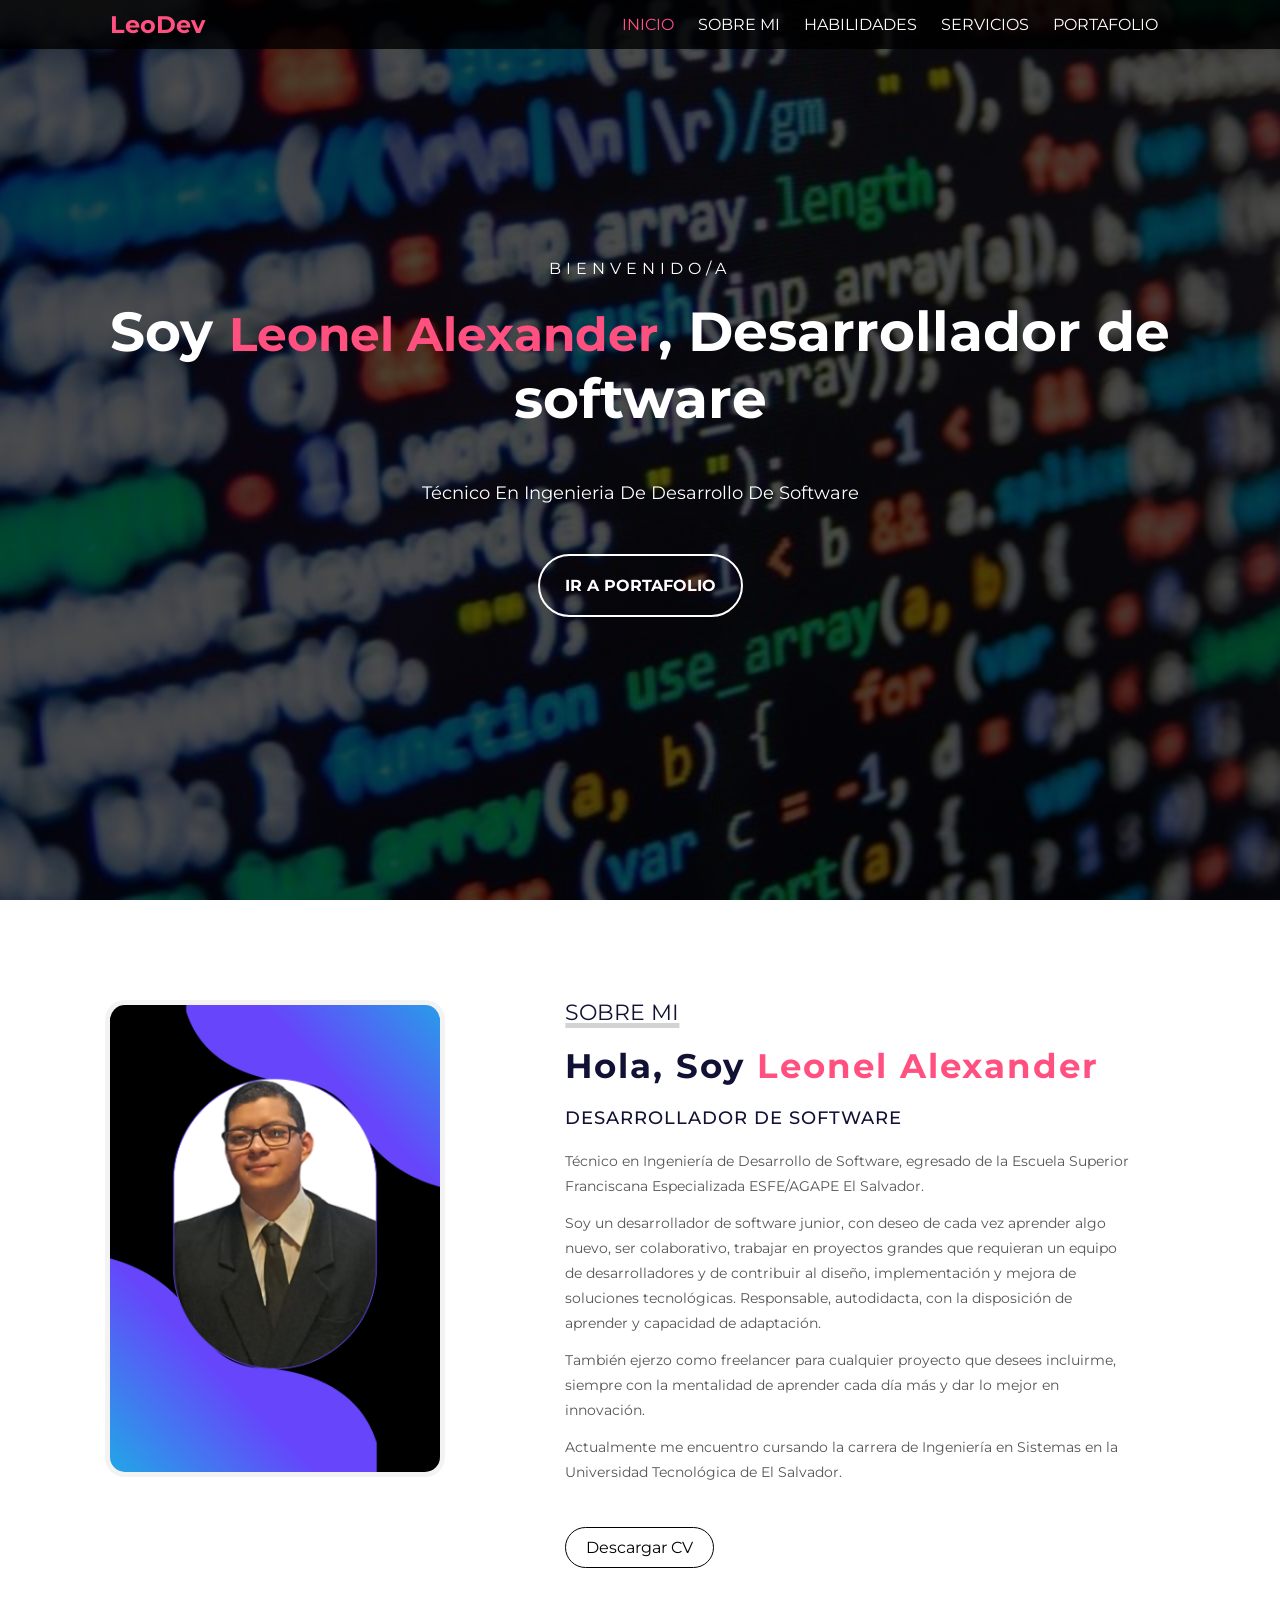
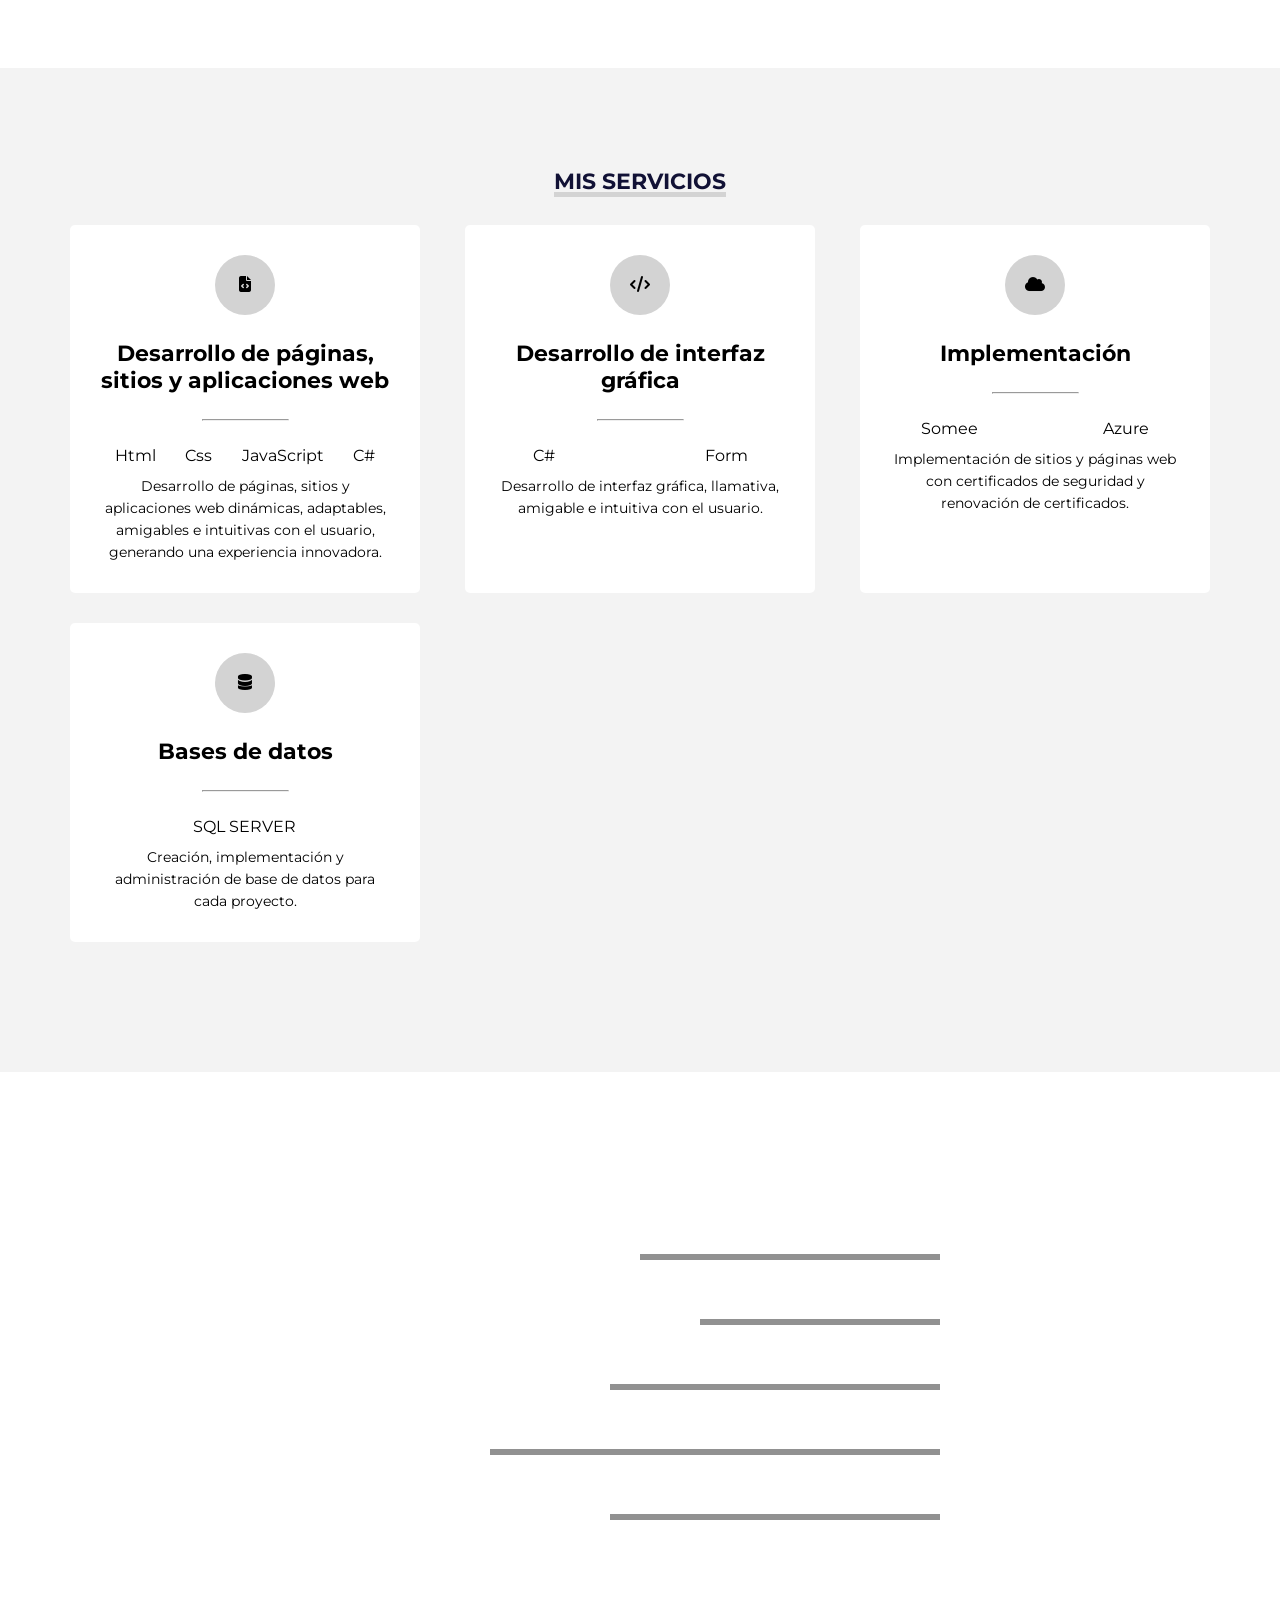
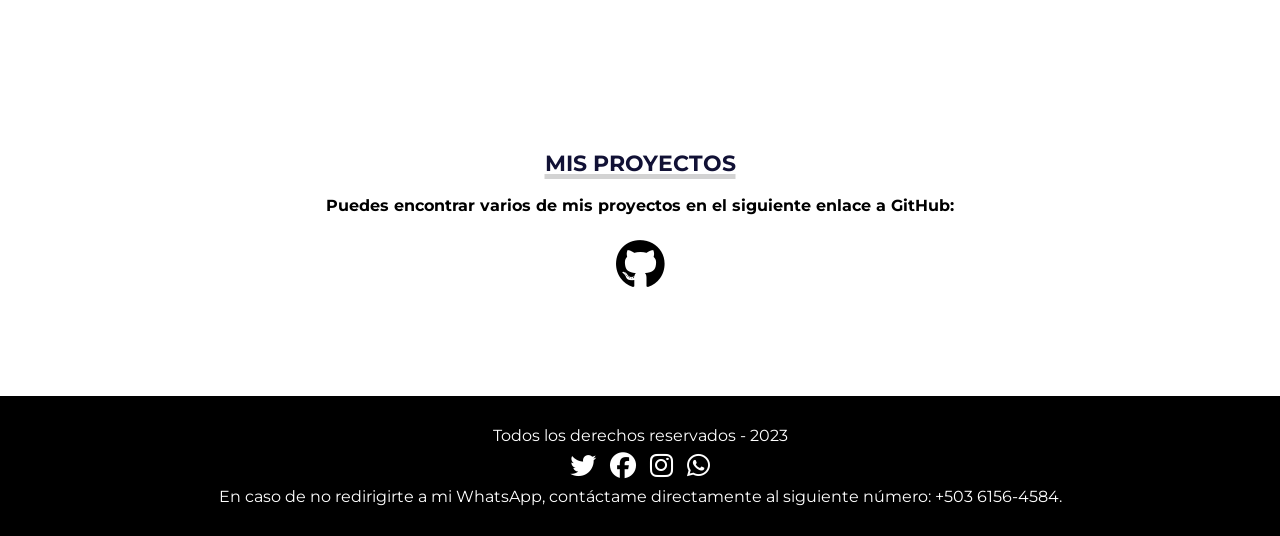
==== commit b8797576: "Se Realizaron cambiosn en Index y Estilos" ====
--- a/portafolio web/index.html
+++ b/portafolio web/index.html
@@ -117,7 +117,7 @@
         <div class="skill">
             <div class="info">
                 <p> <span class="lista"> </span>Html & Css</p>
-                <span class="porcentaje">55%</span>
+                <span class="porcentaje">50%</span>
             </div>
 
             <div class="barra">
@@ -127,7 +127,7 @@
         <div class="skill">
             <div class="info">
                 <p> <span class="lista"> </span>C#</p>
-                <span class="porcentaje">55%</span>
+                <span class="porcentaje">60%</span>
             </div>
 
             <div class="barra">
--- a/portafolio web/estilo.css
+++ b/portafolio web/estilo.css
@@ -364,7 +364,7 @@
                 width: 0;
             }
             100% {
-                width: 55%;
+                width: 50%;
             }
         }
         
@@ -373,7 +373,7 @@
                 width: 0;
             }
             100% {
-                width: 55%;
+                width: 60%;
             }
         }
         
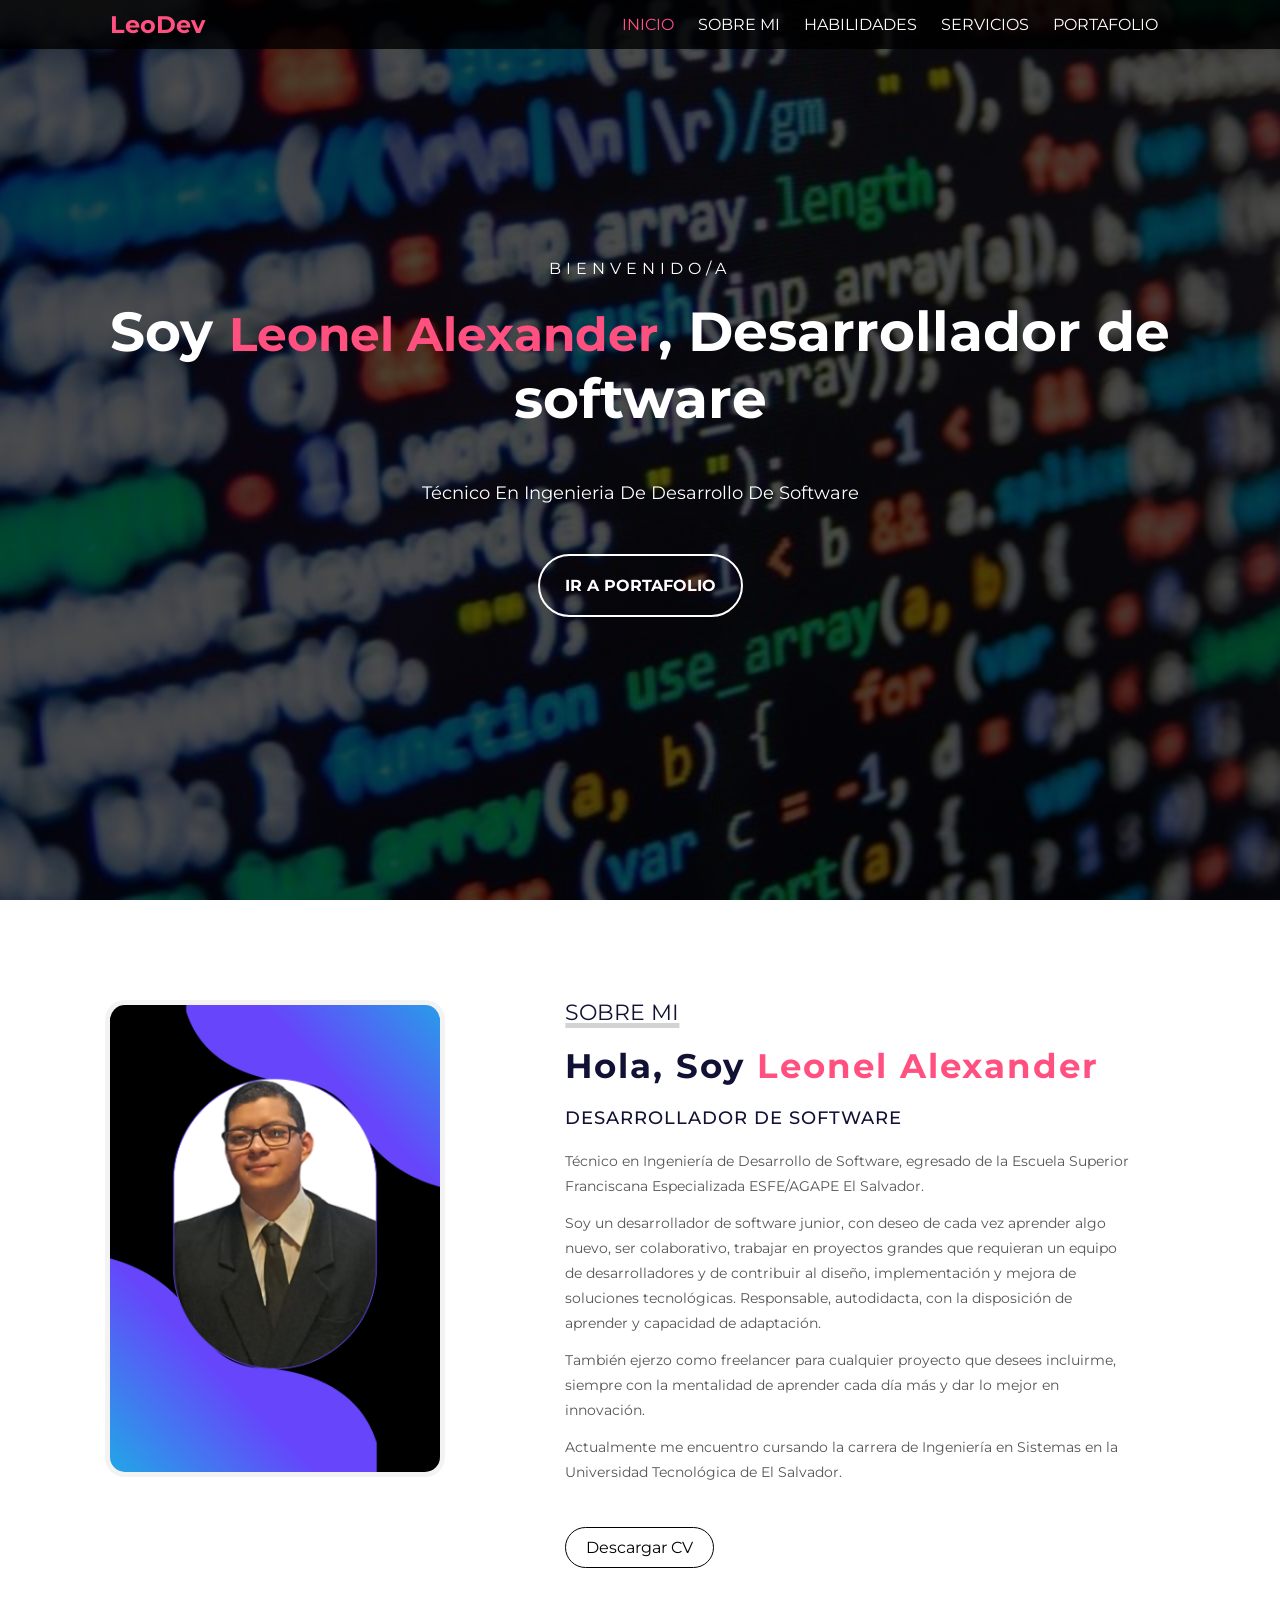
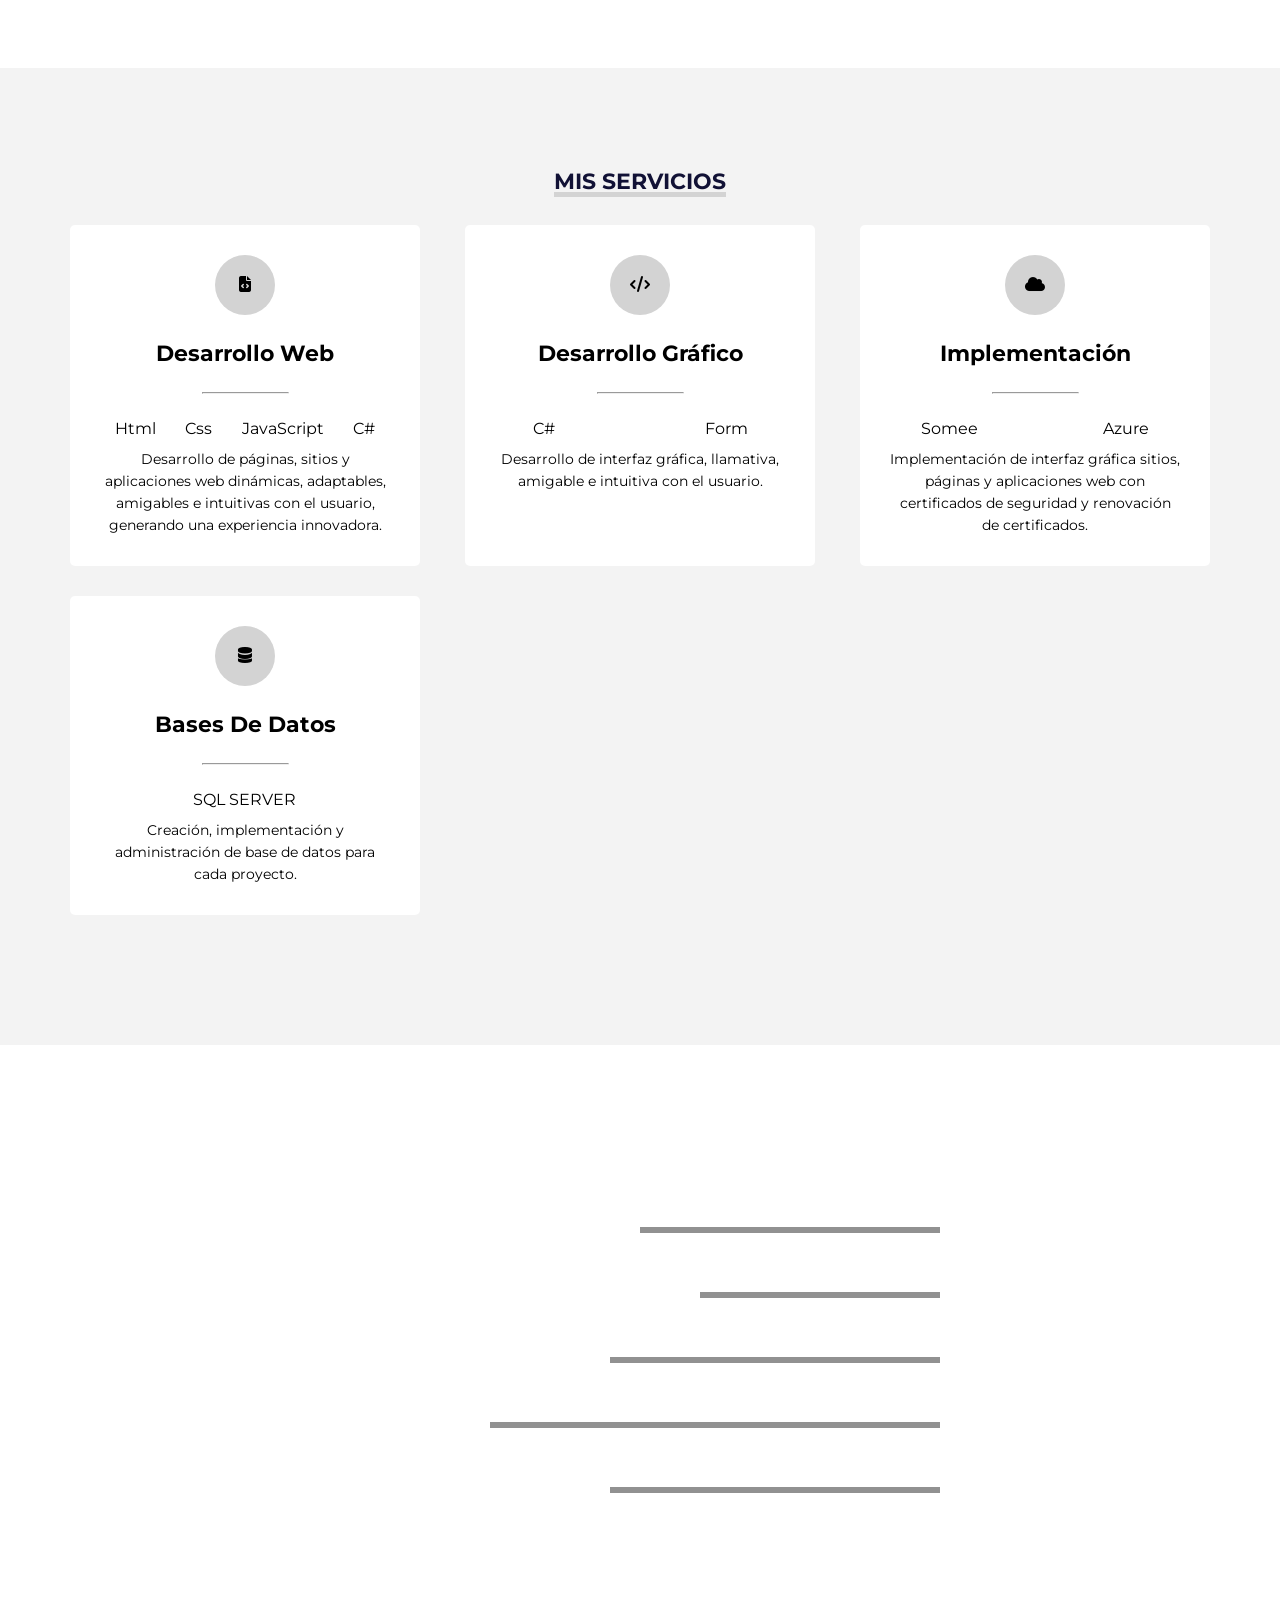
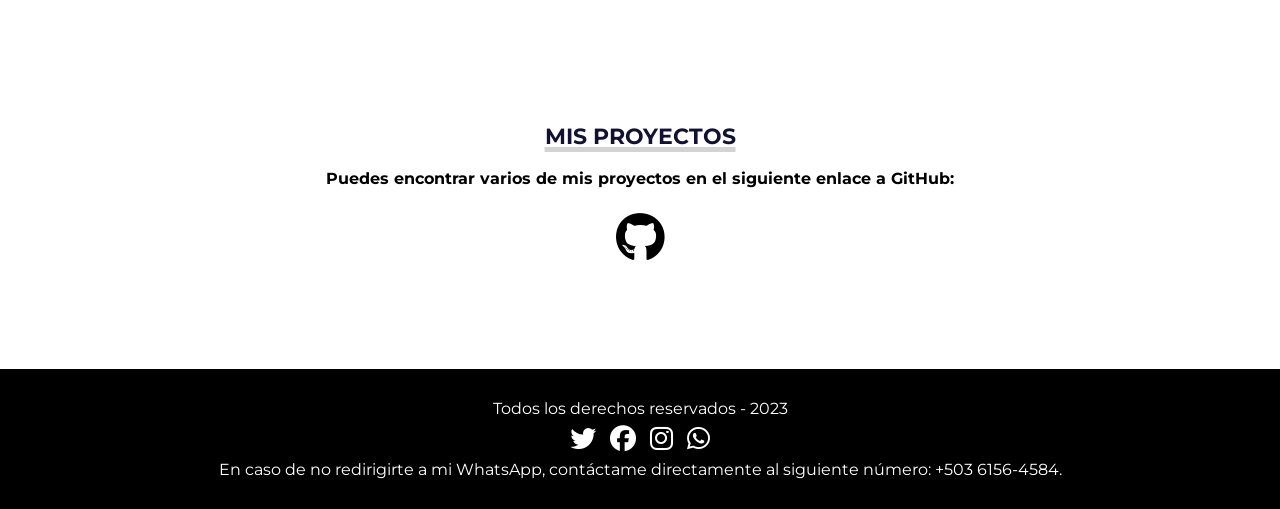
==== commit 4307936b: "Se modifico el index y el cv nuevamente" ====
--- a/portafolio web/index.html
+++ b/portafolio web/index.html
@@ -53,7 +53,7 @@
                 tecnológicas. Responsable, autodidacta, con la disposición de aprender y capacidad de adaptación.</p>
             <p>También ejerzo como freelancer para cualquier proyecto que desees incluirme, siempre con la mentalidad de aprender cada día más y dar lo mejor en innovación.</p>
             <p>Actualmente me encuentro cursando la carrera de Ingeniería en Sistemas en la Universidad Tecnológica de El Salvador.</p>
-            <a download="CV" href="CV.pdf">Descargar CV</a>
+            <a download="CV LeoDev" href="CV Leonel Alexander Del Cid Hernández.pdf">Descargar CV</a>
         </div>
     </section>
 
@@ -63,7 +63,7 @@
         <div class="fila">
             <div class="servicio">
                 <span class="icono"><i class="fa-solid fa-file-code"></i></span>
-                <h4>Desarrollo de páginas, sitios y aplicaciones web</h4>
+                <h4>Desarrollo Web</h4>
                 <hr>
                 <ul class="servicios-tag">
                     <li>Html</li>
@@ -75,7 +75,7 @@
             </div>
             <div class="servicio">
                 <span class="icono"><i class="fa-solid fa-code"></i></span>
-                <h4>Desarrollo de interfaz gráfica</h4>
+                <h4>Desarrollo Gráfico</h4>
                 <hr>
                 <ul class="servicios-tag">
                     <li>C#</li>
@@ -93,13 +93,13 @@
                     <li></li>
                     <li>Azure</li>
                 </ul>
-                <p>Implementación de sitios y páginas web con certificados de seguridad y renovación de certificados.</p>
+                <p>Implementación de interfaz gráfica sitios, páginas y aplicaciones web con certificados de seguridad y renovación de certificados.</p>
             </div>
         </div>
         <div class="fila">
             <div class="servicio">
                 <span class="icono"><i class="fa-solid fa-database"></i></span>
-                <h4>Bases de datos</h4>
+                <h4>Bases De Datos</h4>
                 <hr>
                 <ul class="servicios-tag">
                     <li></li>
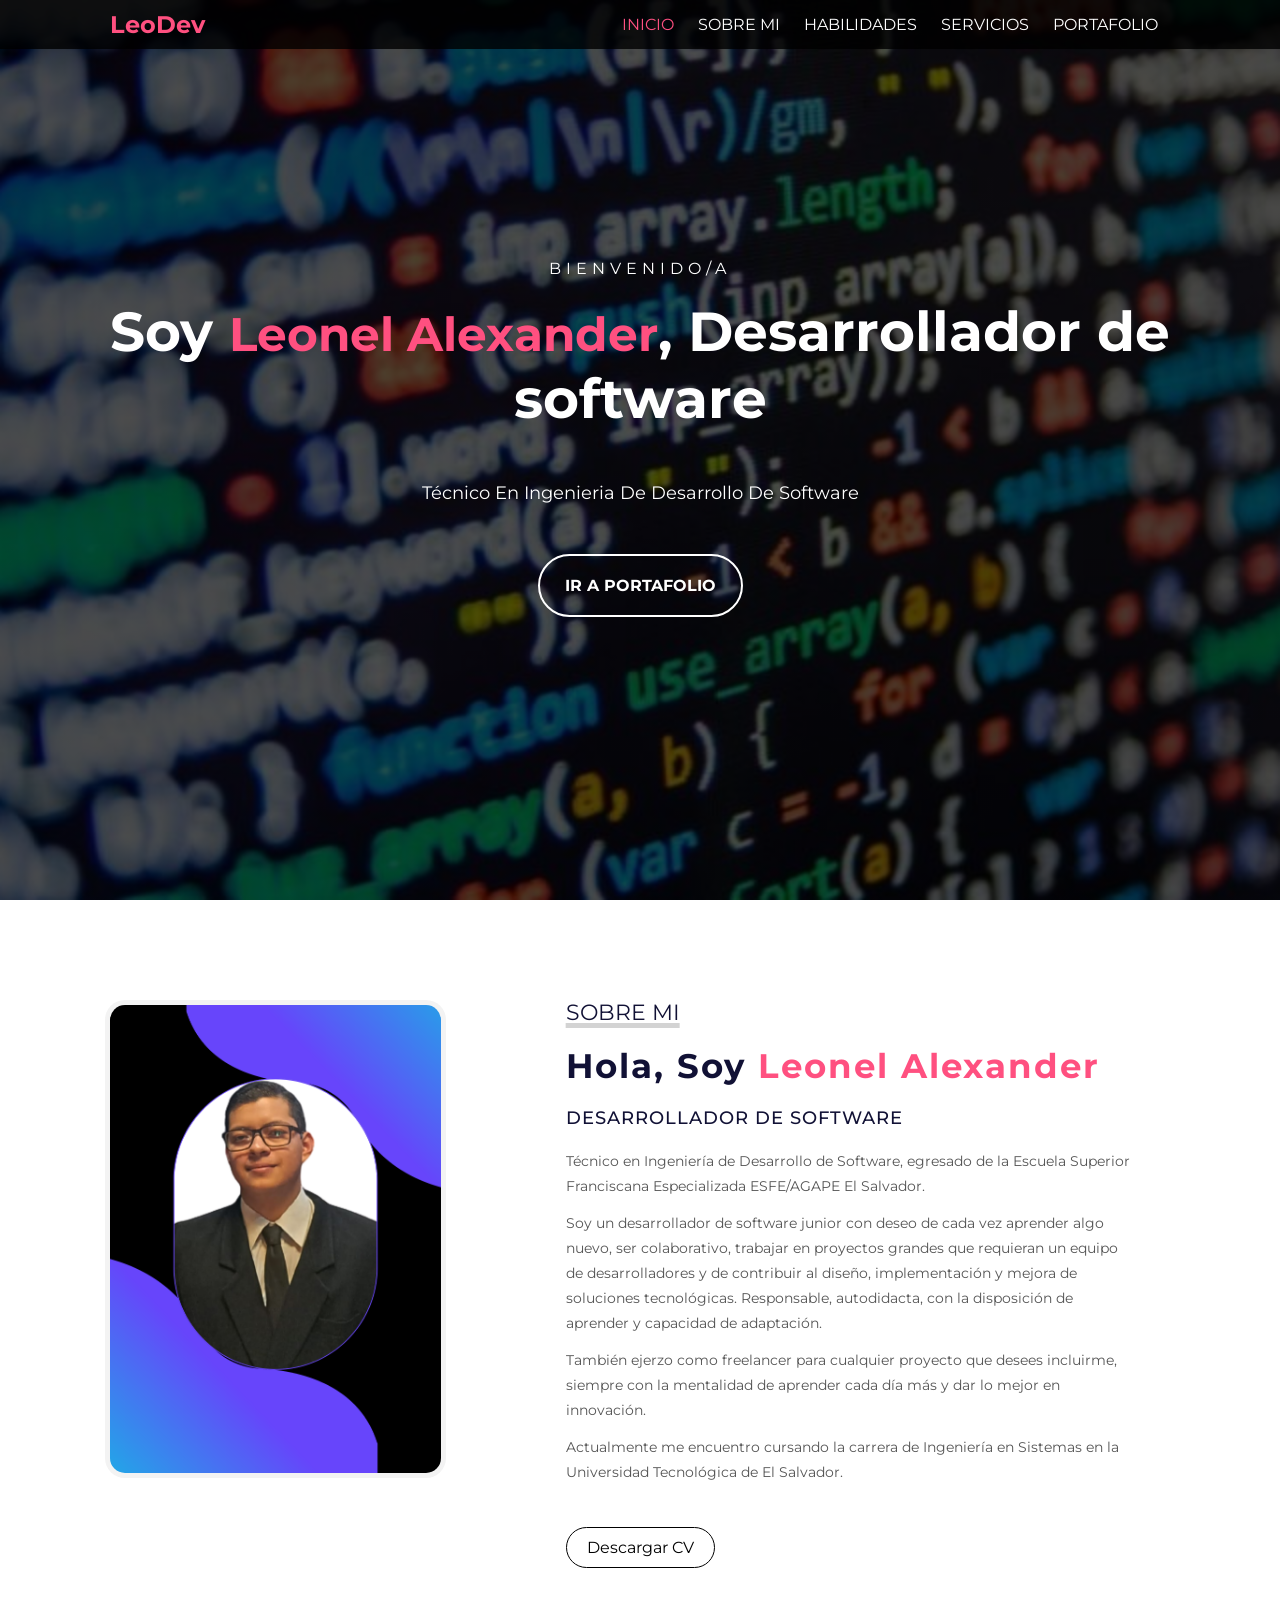
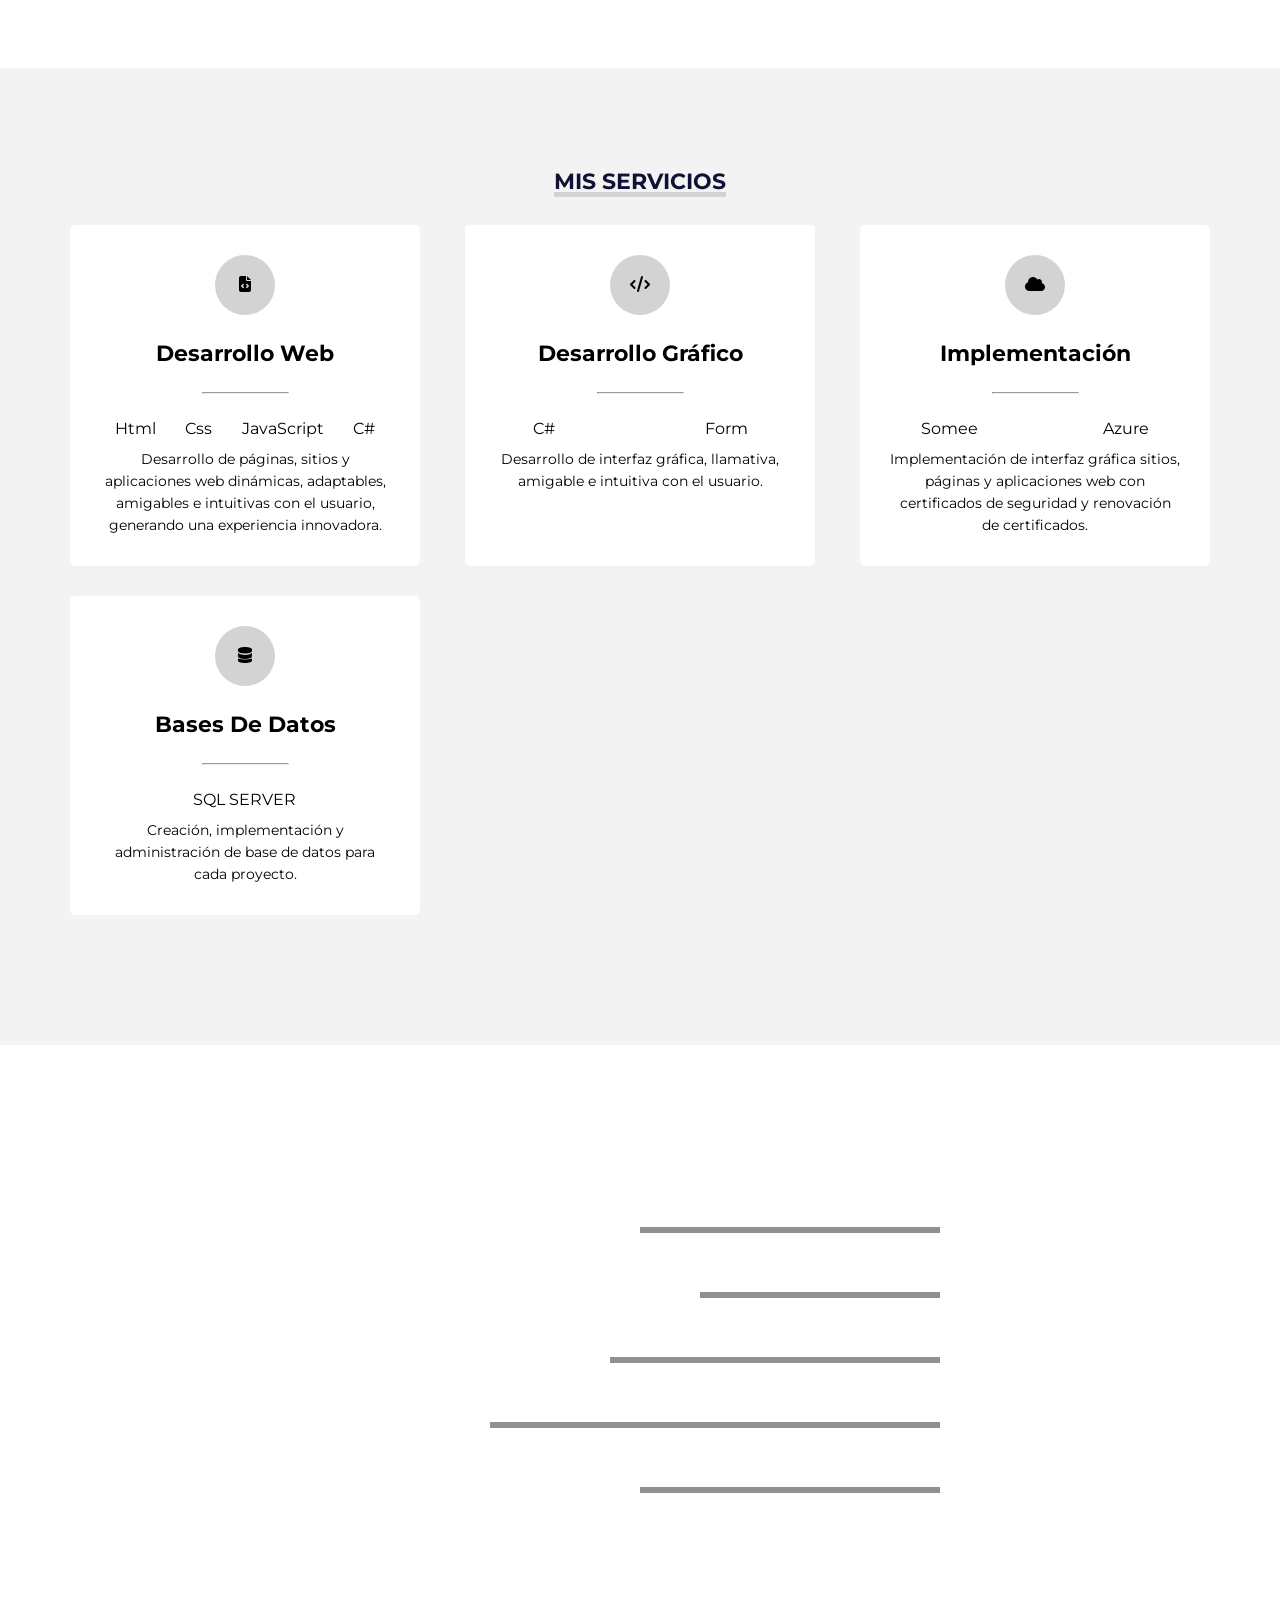
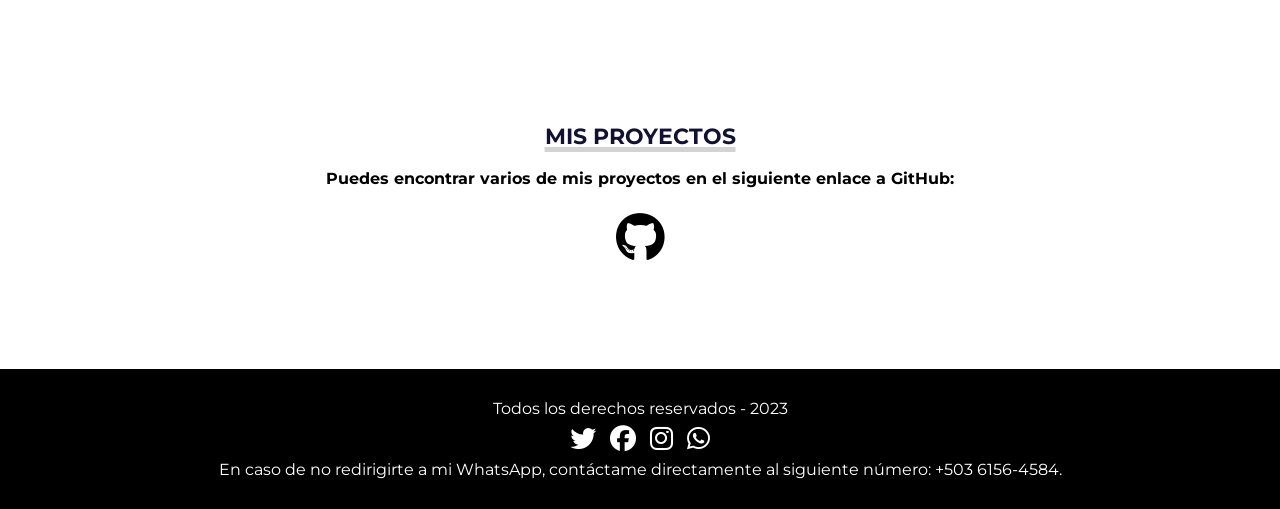
==== commit 46a85122: "Se cambio el CV por uno mas actualizado" ====
--- a/portafolio web/index.html
+++ b/portafolio web/index.html
@@ -49,11 +49,11 @@
             <h2>Hola, Soy <span>Leonel Alexander</span> </h2>
             <h3>Desarrollador De Software</h3>
             <p>Técnico en Ingeniería de Desarrollo de Software, egresado de la Escuela Superior Franciscana Especializada ESFE/AGAPE El Salvador.</p>
-            <p>Soy un desarrollador de software junior, con deseo de cada vez aprender algo nuevo, ser colaborativo, trabajar en proyectos grandes que requieran un equipo de desarrolladores y de contribuir al diseño, implementación y mejora de soluciones
+            <p>Soy un desarrollador de software junior con deseo de cada vez aprender algo nuevo, ser colaborativo, trabajar en proyectos grandes que requieran un equipo de desarrolladores y de contribuir al diseño, implementación y mejora de soluciones
                 tecnológicas. Responsable, autodidacta, con la disposición de aprender y capacidad de adaptación.</p>
             <p>También ejerzo como freelancer para cualquier proyecto que desees incluirme, siempre con la mentalidad de aprender cada día más y dar lo mejor en innovación.</p>
             <p>Actualmente me encuentro cursando la carrera de Ingeniería en Sistemas en la Universidad Tecnológica de El Salvador.</p>
-            <a download="CV LeoDev" href="CV Leonel Alexander Del Cid Hernández.pdf">Descargar CV</a>
+            <a download="CV Leonel Del Cid" href="CV Leonel Del Cid.pdf">Descargar CV</a>
         </div>
     </section>
 
@@ -158,7 +158,7 @@
         <div class="skill">
             <div class="info">
                 <p> <span class="lista"> </span>Base de datos </p>
-                <span class="porcentaje">45%</span>
+                <span class="porcentaje">50%</span>
             </div>
 
             <div class="barra">
--- a/portafolio web/estilo.css
+++ b/portafolio web/estilo.css
@@ -400,7 +400,7 @@
                 width: 0;
             }
             100% {
-                width: 45%;
+                width: 50%;
             }
         }
         /*---------------------------*/
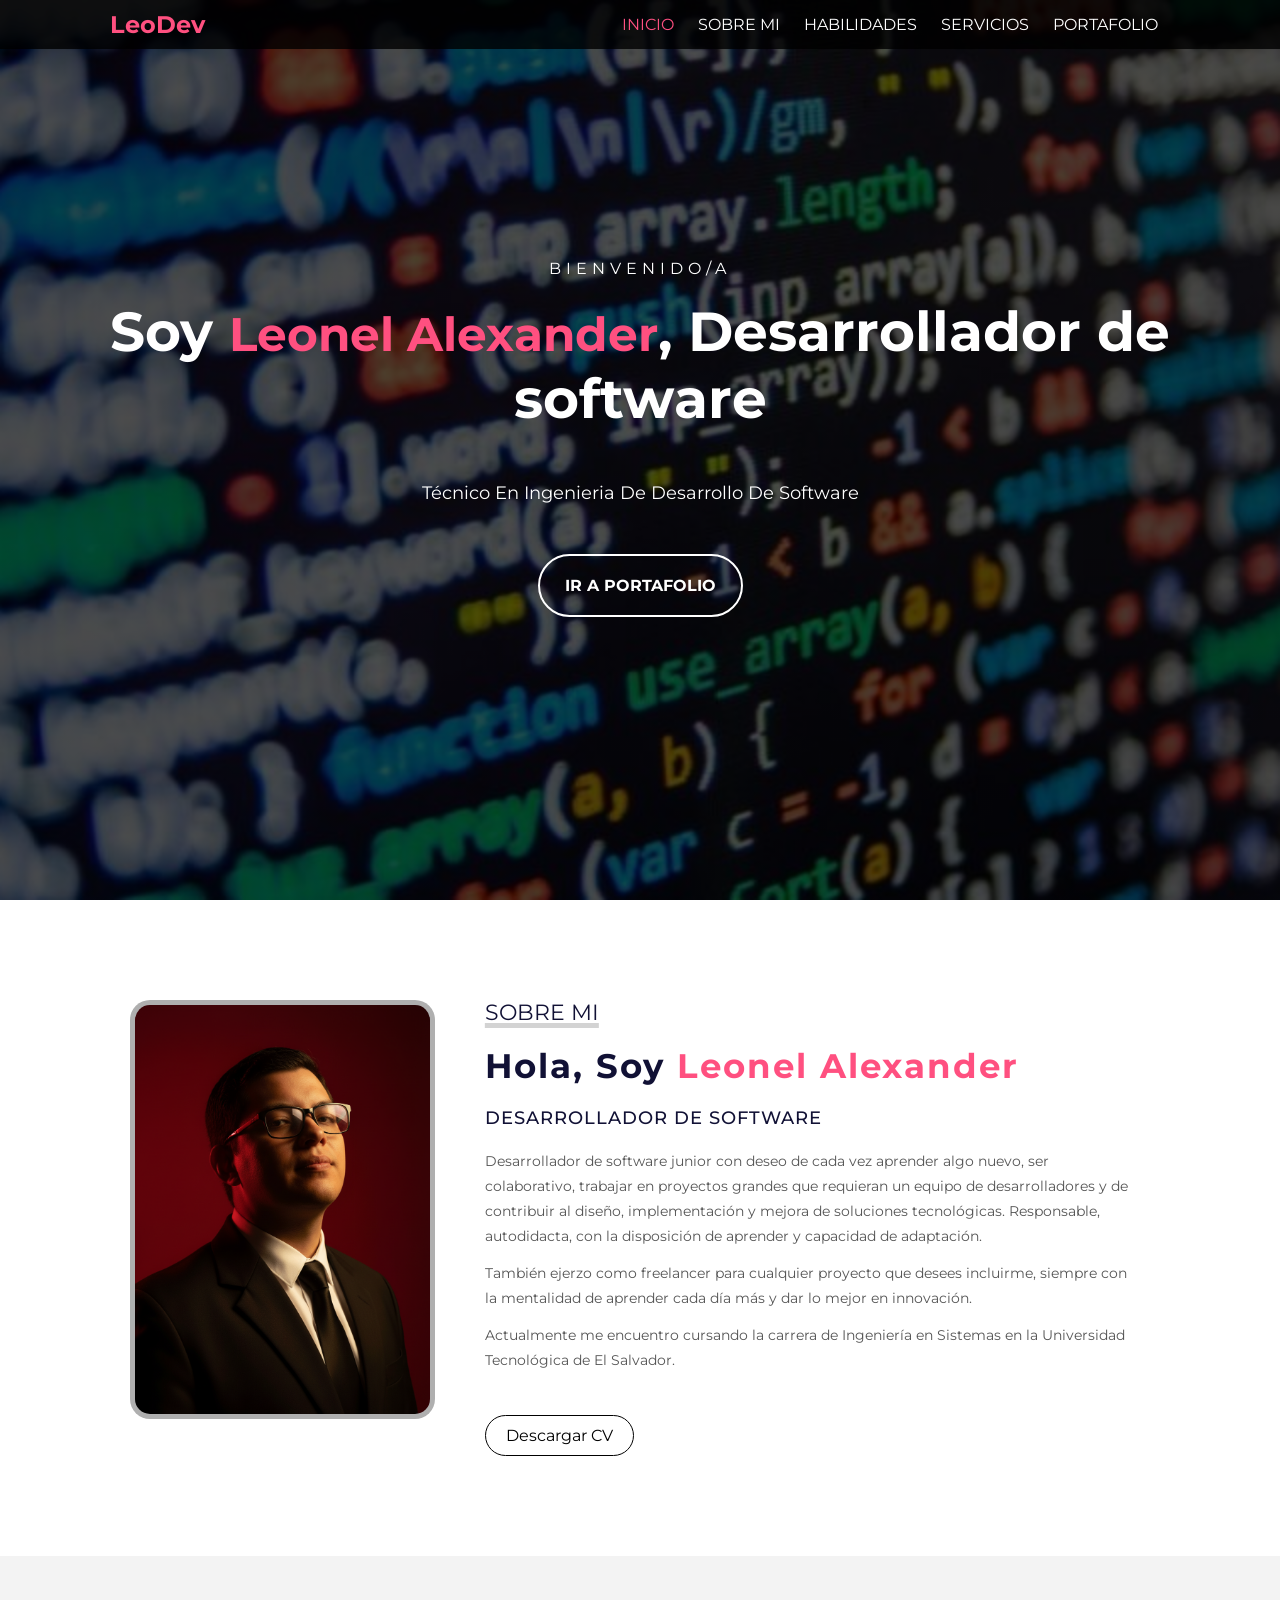
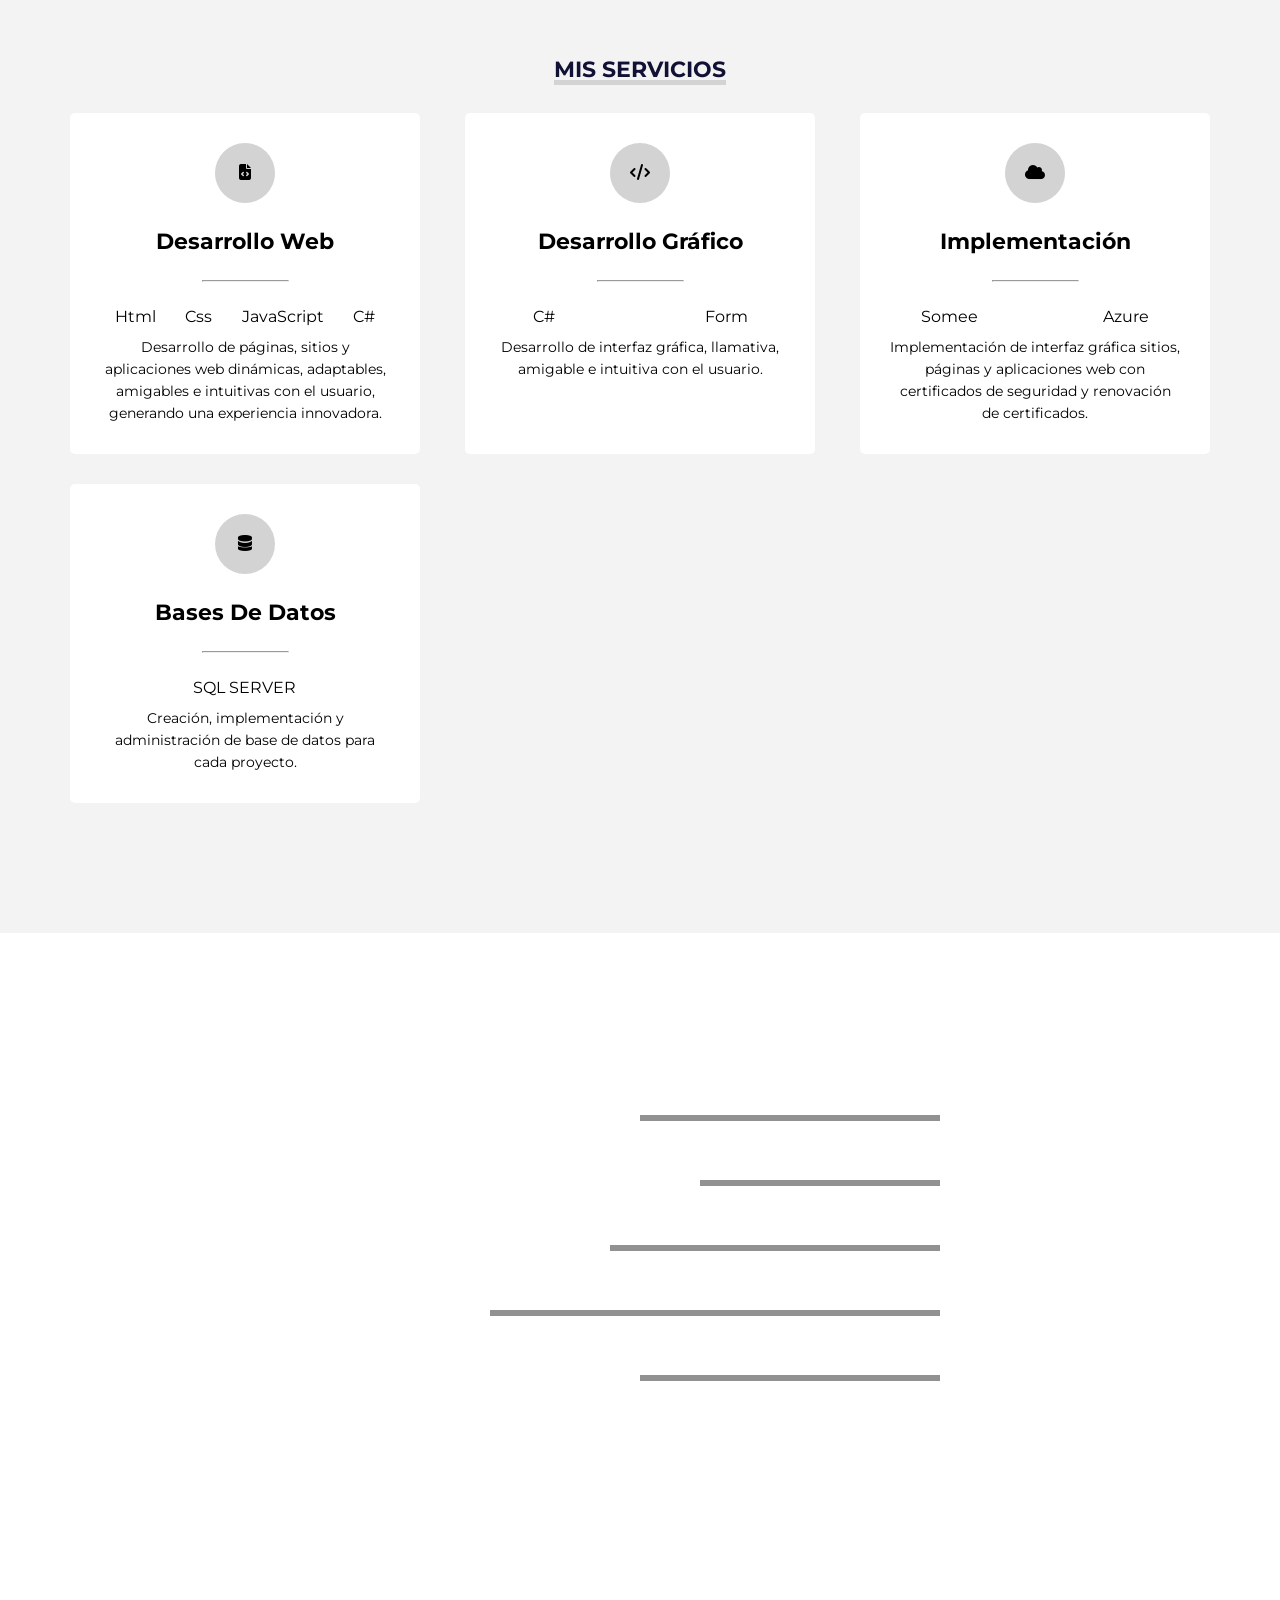
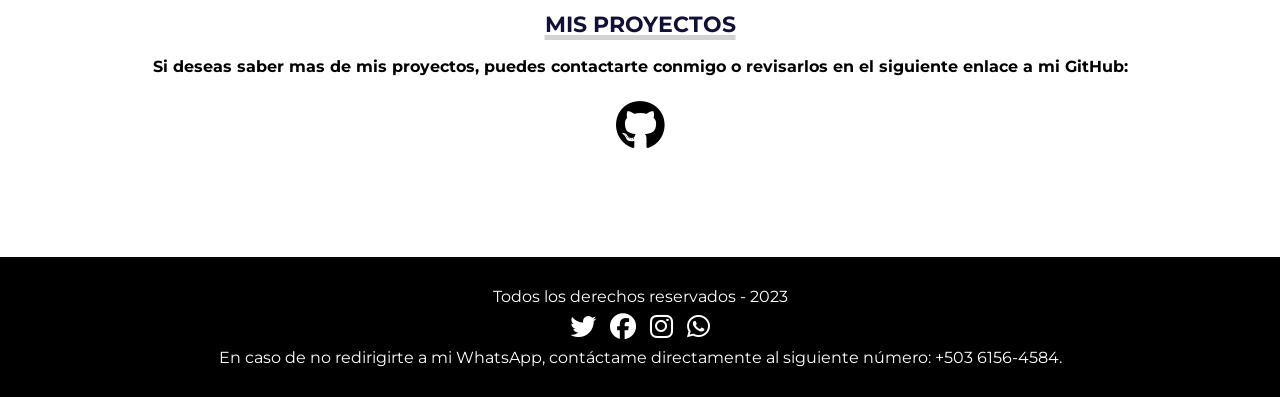
==== commit 4856bf7e: "Se actualizo la foto personal y se le añadieron animaciónes nuevas, asi como tambien se cambiaron te" ====
--- a/portafolio web/index.html
+++ b/portafolio web/index.html
@@ -42,14 +42,14 @@
     <!-- SECCION SOBRE MI -->
     <section id="sobremi">
         <div class="contenedor-foto">
-            <img class="foto" src="img/Foto3.png" alt="">
+            <img class="foto" src="img/FotoIA.png " alt="Leonel Alexander">
         </div>
         <div class="sobremi">
             <p class="titulo-seccion">Sobre Mi</p>
             <h2>Hola, Soy <span>Leonel Alexander</span> </h2>
             <h3>Desarrollador De Software</h3>
-            <p>Técnico en Ingeniería de Desarrollo de Software, egresado de la Escuela Superior Franciscana Especializada ESFE/AGAPE El Salvador.</p>
-            <p>Soy un desarrollador de software junior con deseo de cada vez aprender algo nuevo, ser colaborativo, trabajar en proyectos grandes que requieran un equipo de desarrolladores y de contribuir al diseño, implementación y mejora de soluciones
+            <!-- <p>Técnico en Ingeniería de Desarrollo de Software, egresado de la Escuela Superior Franciscana Especializada ESFE/AGAPE El Salvador.</p> -->
+            <p>Desarrollador de software junior con deseo de cada vez aprender algo nuevo, ser colaborativo, trabajar en proyectos grandes que requieran un equipo de desarrolladores y de contribuir al diseño, implementación y mejora de soluciones
                 tecnológicas. Responsable, autodidacta, con la disposición de aprender y capacidad de adaptación.</p>
             <p>También ejerzo como freelancer para cualquier proyecto que desees incluirme, siempre con la mentalidad de aprender cada día más y dar lo mejor en innovación.</p>
             <p>Actualmente me encuentro cursando la carrera de Ingeniería en Sistemas en la Universidad Tecnológica de El Salvador.</p>
@@ -170,7 +170,7 @@
     <!-- SECCION DE PORTAFOLIO -->
     <section id="portfolio">
         <h2 class="titulo-seccion">Mis Proyectos</h2><br>
-        <p><b>Puedes encontrar varios de mis proyectos en el siguiente enlace a GitHub:</b></p><br>
+        <p><b>Si deseas saber mas de mis proyectos, puedes contactarte conmigo o revisarlos en el siguiente enlace a mi GitHub:</b></p><br>
         <div class="buttonGit">
             <a href="https://github.com/Leonel0719"><i class="fa-brands fa-github"></i></a>
         </div>
--- a/portafolio web/estilo.css
+++ b/portafolio web/estilo.css
@@ -148,13 +148,20 @@
         #sobremi .contenedor-foto {
             max-width: 400px;
             margin-right: 80px;
+            margin-left: 25px;
         }
         
         #sobremi .contenedor-foto img {
             padding: 5px;
-            width: 100%;
+            width: 130%;
             border-radius: 20px;
-            background-color: #f3f3f3;
+            background-color: #afafaf;
+            transition: box-shadow 0.3s ease, transform 0.3s ease;
+        }
+
+        #sobremi .contenedor-foto img:hover {
+        box-shadow: 0 10px 25px rgba(0, 0, 0, 0.35);
+        transform: translateY(-2px); /* opcional: un pequeño levantamiento */
         }
         
         #sobremi .sobremi {
@@ -208,7 +215,7 @@
         }
         
         #sobremi .sobremi a:hover {
-            background-color: #ff5080;
+            background-color: #ff0000;
             color: #fff;
         }
         /* *********************/
